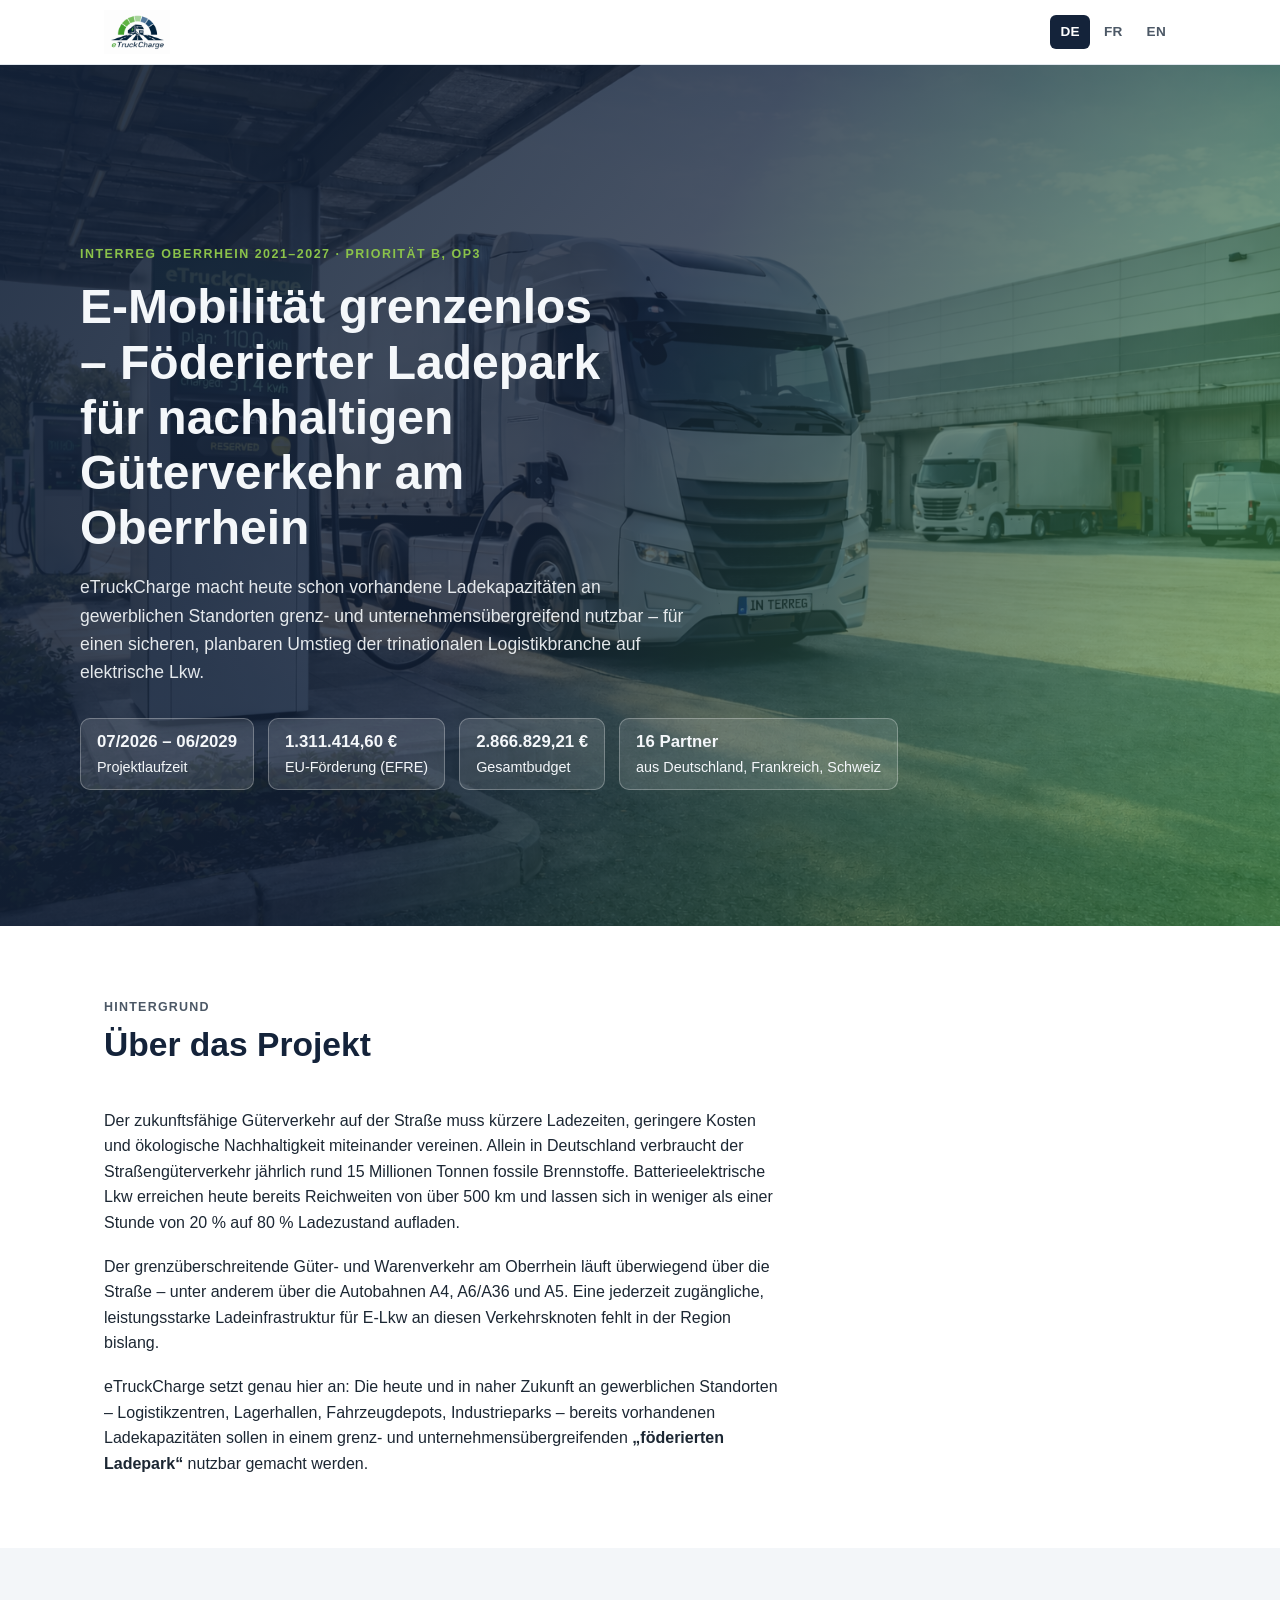
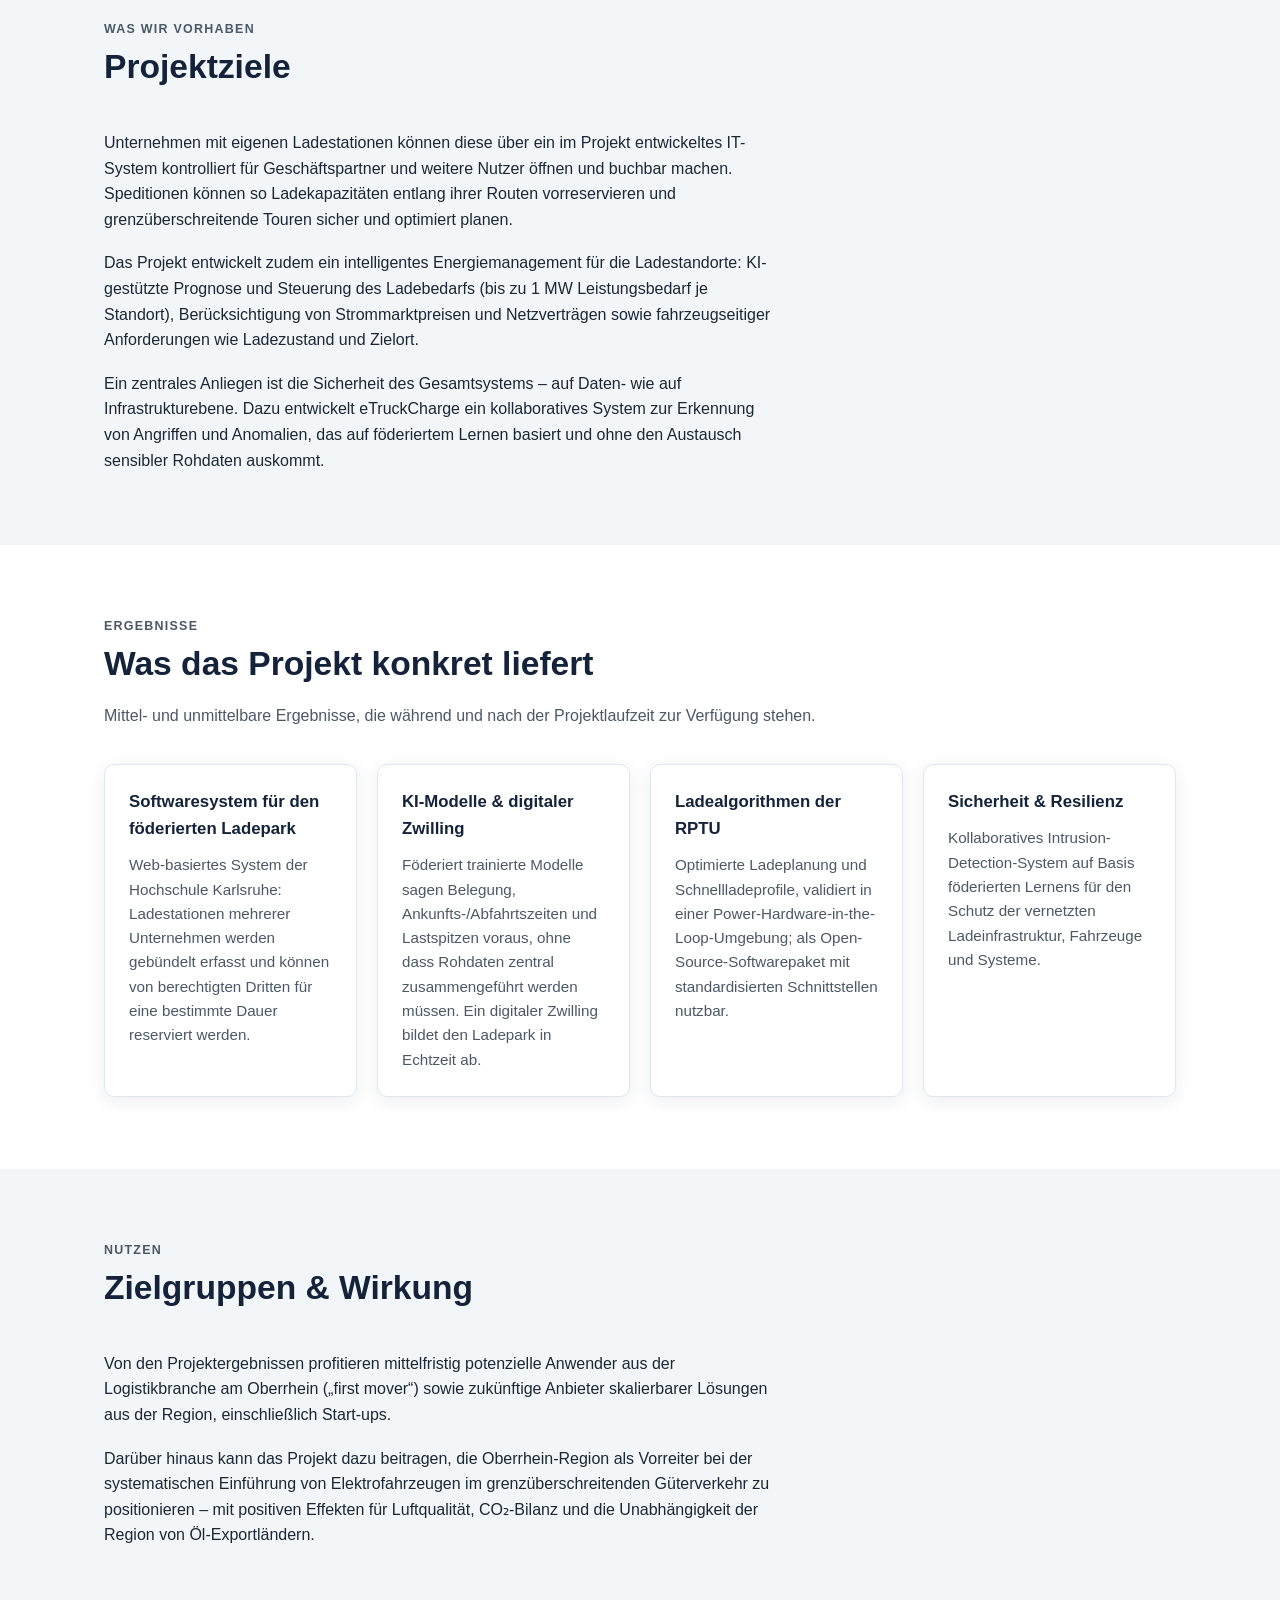
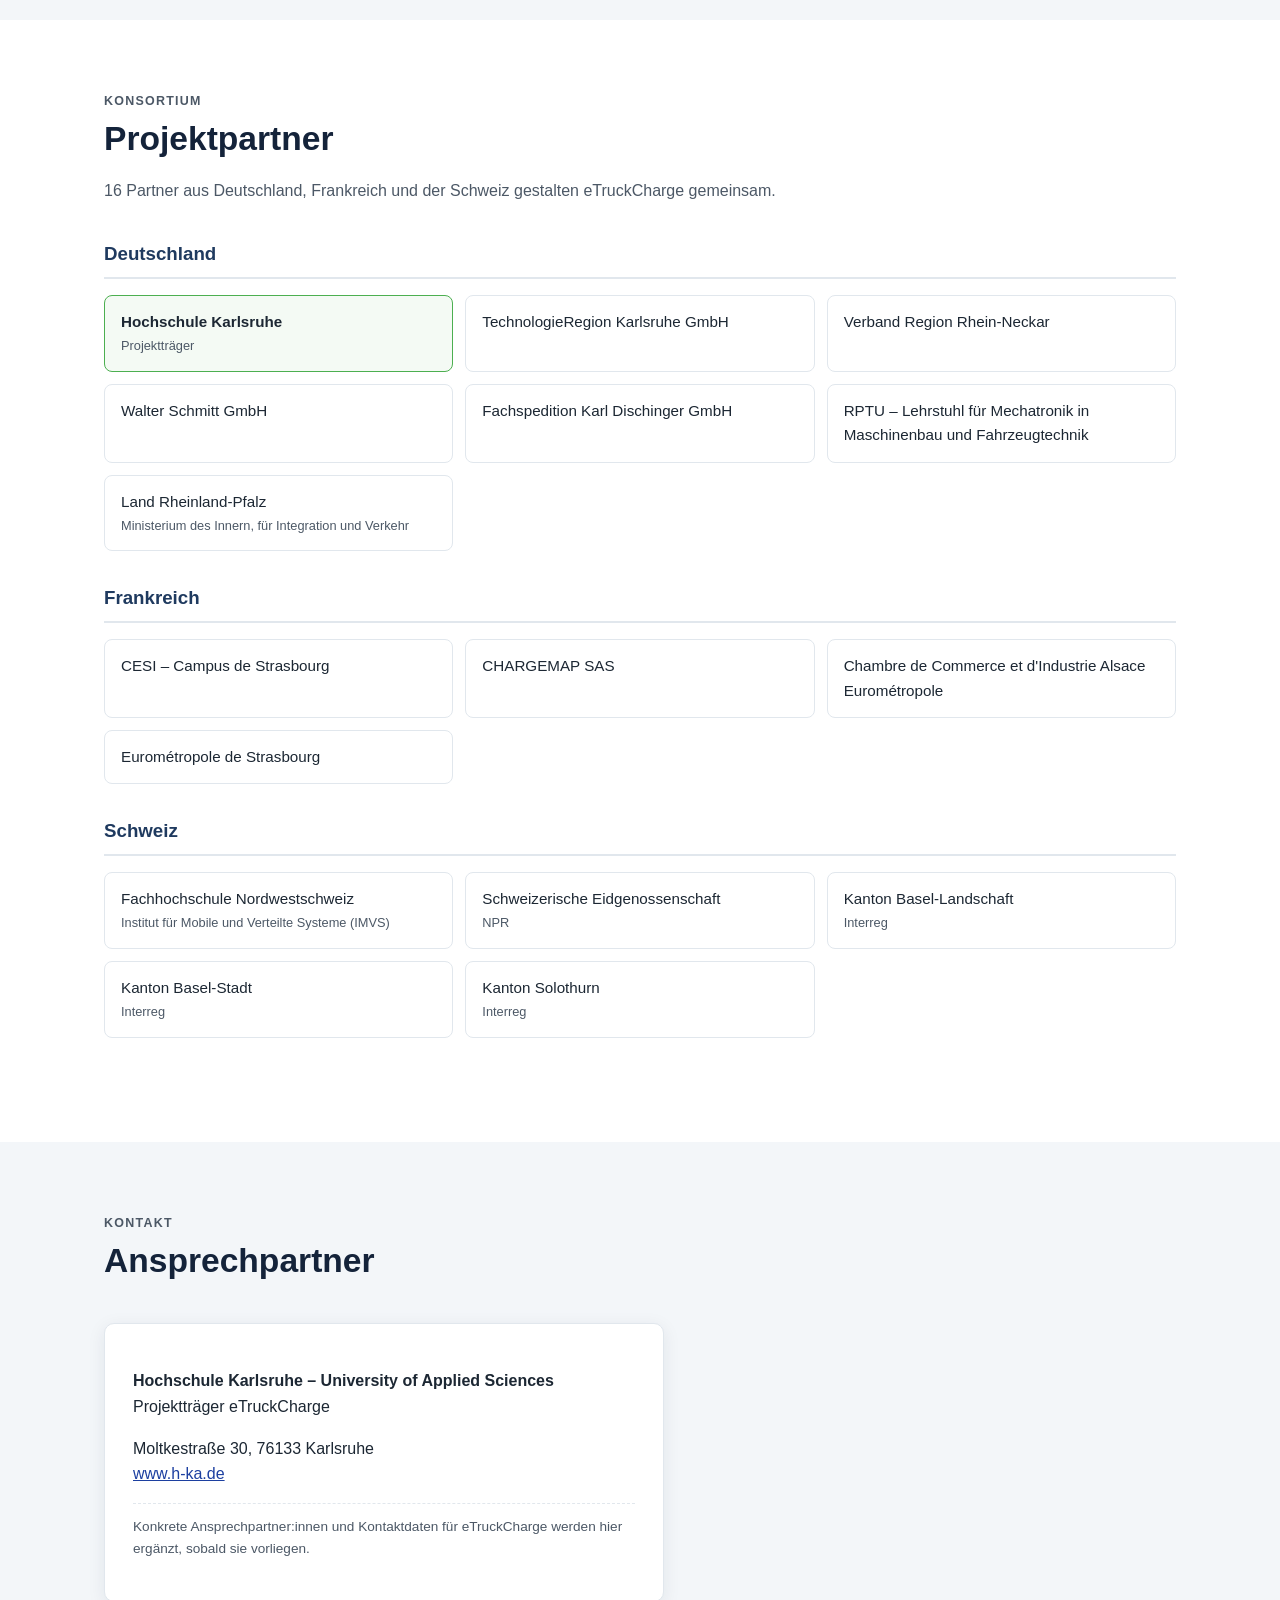
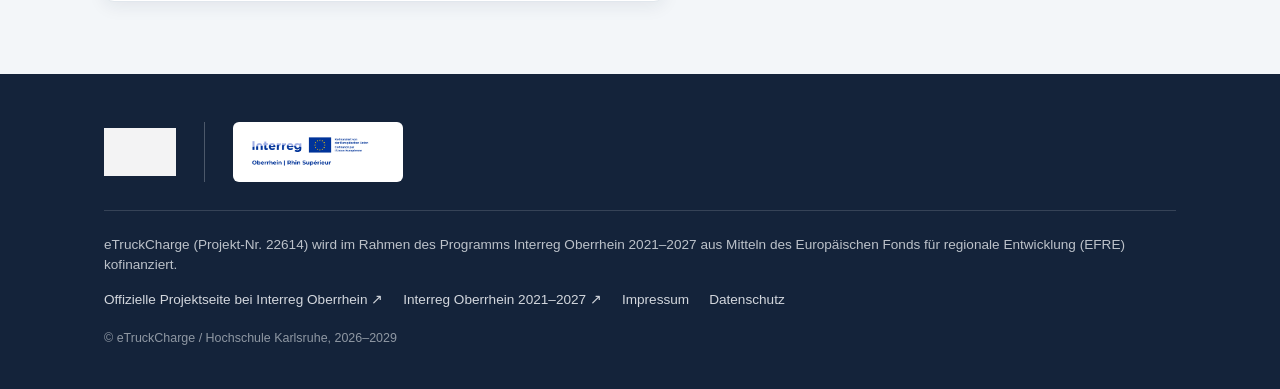
==== de/index.html @ 5d34072f "Add trilingual eTruckCharge project website (DE/FR/EN) Static one-pager per language (de/, fr/, en/)" ====
<!DOCTYPE html>
<html lang="de">
<head>
<meta charset="UTF-8">
<title>eTruckCharge – Föderierter Ladepark für nachhaltigen Güterverkehr am Oberrhein</title>
<meta name="description" content="eTruckCharge ist ein Interreg-Oberrhein-Projekt für einen grenzüberschreitenden, föderierten Ladepark für elektrische Lkw am Oberrhein.">
<meta name="viewport" content="width=device-width, initial-scale=1">
<link rel="stylesheet" href="../assets/css/style.css">
<link rel="alternate" hreflang="de" href="../de/">
<link rel="alternate" hreflang="fr" href="../fr/">
<link rel="alternate" hreflang="en" href="../en/">
</head>
<body>

<header class="site-header">
  <div class="container">
    <a class="brand" href="./">
      <img src="../assets/img/logo/etruckcharge-logo.png" alt="eTruckCharge Logo">
    </a>
    <ul class="lang-switch">
      <li><a href="../de/" aria-current="true">DE</a></li>
      <li><a href="../fr/">FR</a></li>
      <li><a href="../en/">EN</a></li>
    </ul>
  </div>
</header>

<main>
  <section class="hero">
    <div class="hero-media">
      <img src="../assets/img/etruckcharge-hero.png" alt="Ladestation für einen elektrischen Lkw an einem Logistikstandort">
    </div>
    <div class="hero-content container">
      <p class="hero-eyebrow">Interreg Oberrhein 2021–2027 · Priorität B, OP3</p>
      <h1>E-Mobilität grenzenlos – Föderierter Ladepark für nachhaltigen Güterverkehr am Oberrhein</h1>
      <p class="lead">
        eTruckCharge macht heute schon vorhandene Ladekapazitäten an gewerblichen Standorten
        grenz- und unternehmensübergreifend nutzbar – für einen sicheren, planbaren Umstieg der
        trinationalen Logistikbranche auf elektrische Lkw.
      </p>
      <ul class="fact-badges">
        <li><strong>07/2026 – 06/2029</strong>Projektlaufzeit</li>
        <li><strong>1.311.414,60 €</strong>EU-Förderung (EFRE)</li>
        <li><strong>2.866.829,21 €</strong>Gesamtbudget</li>
        <li><strong>16 Partner</strong>aus Deutschland, Frankreich, Schweiz</li>
      </ul>
    </div>
  </section>

  <section id="ueber-das-projekt">
    <div class="container">
      <div class="section-heading">
        <p class="section-kicker">Hintergrund</p>
        <h2>Über das Projekt</h2>
      </div>
      <div class="prose">
        <p>
          Der zukunftsfähige Güterverkehr auf der Straße muss kürzere Ladezeiten, geringere
          Kosten und ökologische Nachhaltigkeit miteinander vereinen. Allein in Deutschland
          verbraucht der Straßengüterverkehr jährlich rund 15 Millionen Tonnen fossile
          Brennstoffe. Batterieelektrische Lkw erreichen heute bereits Reichweiten von über
          500 km und lassen sich in weniger als einer Stunde von 20&nbsp;% auf 80&nbsp;%
          Ladezustand aufladen.
        </p>
        <p>
          Der grenzüberschreitende Güter- und Warenverkehr am Oberrhein läuft überwiegend über
          die Straße – unter anderem über die Autobahnen A4, A6/A36 und A5. Eine jederzeit
          zugängliche, leistungsstarke Ladeinfrastruktur für E-Lkw an diesen Verkehrsknoten
          fehlt in der Region bislang.
        </p>
        <p>
          eTruckCharge setzt genau hier an: Die heute und in naher Zukunft an gewerblichen
          Standorten – Logistikzentren, Lagerhallen, Fahrzeugdepots, Industrieparks – bereits
          vorhandenen Ladekapazitäten sollen in einem grenz- und unternehmensübergreifenden
          <strong>„föderierten Ladepark“</strong> nutzbar gemacht werden.
        </p>
      </div>
    </div>
  </section>

  <section class="alt" id="ziele">
    <div class="container">
      <div class="section-heading">
        <p class="section-kicker">Was wir vorhaben</p>
        <h2>Projektziele</h2>
      </div>
      <div class="prose">
        <p>
          Unternehmen mit eigenen Ladestationen können diese über ein im Projekt entwickeltes
          IT-System kontrolliert für Geschäftspartner und weitere Nutzer öffnen und buchbar
          machen. Speditionen können so Ladekapazitäten entlang ihrer Routen vorreservieren und
          grenzüberschreitende Touren sicher und optimiert planen.
        </p>
        <p>
          Das Projekt entwickelt zudem ein intelligentes Energiemanagement für die
          Ladestandorte: KI-gestützte Prognose und Steuerung des Ladebedarfs (bis zu 1 MW
          Leistungsbedarf je Standort), Berücksichtigung von Strommarktpreisen und
          Netzverträgen sowie fahrzeugseitiger Anforderungen wie Ladezustand und Zielort.
        </p>
        <p>
          Ein zentrales Anliegen ist die Sicherheit des Gesamtsystems – auf Daten- wie auf
          Infrastrukturebene. Dazu entwickelt eTruckCharge ein kollaboratives System zur
          Erkennung von Angriffen und Anomalien, das auf föderiertem Lernen basiert und ohne
          den Austausch sensibler Rohdaten auskommt.
        </p>
      </div>
    </div>
  </section>

  <section id="ergebnisse">
    <div class="container">
      <div class="section-heading">
        <p class="section-kicker">Ergebnisse</p>
        <h2>Was das Projekt konkret liefert</h2>
        <p>
          Mittel- und unmittelbare Ergebnisse, die während und nach der Projektlaufzeit zur
          Verfügung stehen.
        </p>
      </div>
      <div class="card-grid">
        <div class="card">
          <h3>Softwaresystem für den föderierten Ladepark</h3>
          <p>
            Web-basiertes System der Hochschule Karlsruhe: Ladestationen mehrerer Unternehmen
            werden gebündelt erfasst und können von berechtigten Dritten für eine bestimmte
            Dauer reserviert werden.
          </p>
        </div>
        <div class="card">
          <h3>KI-Modelle &amp; digitaler Zwilling</h3>
          <p>
            Föderiert trainierte Modelle sagen Belegung, Ankunfts-/Abfahrtszeiten und
            Lastspitzen voraus, ohne dass Rohdaten zentral zusammengeführt werden müssen. Ein
            digitaler Zwilling bildet den Ladepark in Echtzeit ab.
          </p>
        </div>
        <div class="card">
          <h3>Ladealgorithmen der RPTU</h3>
          <p>
            Optimierte Ladeplanung und Schnellladeprofile, validiert in einer
            Power-Hardware-in-the-Loop-Umgebung; als Open-Source-Softwarepaket mit
            standardisierten Schnittstellen nutzbar.
          </p>
        </div>
        <div class="card">
          <h3>Sicherheit &amp; Resilienz</h3>
          <p>
            Kollaboratives Intrusion-Detection-System auf Basis föderierten Lernens für den
            Schutz der vernetzten Ladeinfrastruktur, Fahrzeuge und Systeme.
          </p>
        </div>
      </div>
    </div>
  </section>

  <section class="alt" id="zielgruppen">
    <div class="container">
      <div class="section-heading">
        <p class="section-kicker">Nutzen</p>
        <h2>Zielgruppen &amp; Wirkung</h2>
      </div>
      <div class="prose">
        <p>
          Von den Projektergebnissen profitieren mittelfristig potenzielle Anwender aus der
          Logistikbranche am Oberrhein („first mover“) sowie zukünftige Anbieter skalierbarer
          Lösungen aus der Region, einschließlich Start-ups.
        </p>
        <p>
          Darüber hinaus kann das Projekt dazu beitragen, die Oberrhein-Region als Vorreiter
          bei der systematischen Einführung von Elektrofahrzeugen im grenzüberschreitenden
          Güterverkehr zu positionieren – mit positiven Effekten für Luftqualität, CO₂-Bilanz
          und die Unabhängigkeit der Region von Öl-Exportländern.
        </p>
      </div>
    </div>
  </section>

  <section id="partner">
    <div class="container">
      <div class="section-heading">
        <p class="section-kicker">Konsortium</p>
        <h2>Projektpartner</h2>
        <p>16 Partner aus Deutschland, Frankreich und der Schweiz gestalten eTruckCharge gemeinsam.</p>
      </div>

      <div class="partner-group">
        <h3>Deutschland</h3>
        <ul class="partner-list">
          <li class="lead-partner">Hochschule Karlsruhe<span class="partner-role">Projektträger</span></li>
          <li>TechnologieRegion Karlsruhe GmbH</li>
          <li>Verband Region Rhein-Neckar</li>
          <li>Walter Schmitt GmbH</li>
          <li>Fachspedition Karl Dischinger GmbH</li>
          <li>RPTU – Lehrstuhl für Mechatronik in Maschinenbau und Fahrzeugtechnik</li>
          <li>Land Rheinland-Pfalz <span class="partner-role">Ministerium des Innern, für Integration und Verkehr</span></li>
        </ul>
      </div>

      <div class="partner-group">
        <h3>Frankreich</h3>
        <ul class="partner-list">
          <li>CESI – Campus de Strasbourg</li>
          <li>CHARGEMAP SAS</li>
          <li>Chambre de Commerce et d'Industrie Alsace Eurométropole</li>
          <li>Eurométropole de Strasbourg</li>
        </ul>
      </div>

      <div class="partner-group">
        <h3>Schweiz</h3>
        <ul class="partner-list">
          <li>Fachhochschule Nordwestschweiz <span class="partner-role">Institut für Mobile und Verteilte Systeme (IMVS)</span></li>
          <li>Schweizerische Eidgenossenschaft <span class="partner-role">NPR</span></li>
          <li>Kanton Basel-Landschaft <span class="partner-role">Interreg</span></li>
          <li>Kanton Basel-Stadt <span class="partner-role">Interreg</span></li>
          <li>Kanton Solothurn <span class="partner-role">Interreg</span></li>
        </ul>
      </div>
    </div>
  </section>

  <section class="alt" id="kontakt">
    <div class="container">
      <div class="section-heading">
        <p class="section-kicker">Kontakt</p>
        <h2>Ansprechpartner</h2>
      </div>
      <div class="contact-box">
        <p><strong>Hochschule Karlsruhe – University of Applied Sciences</strong><br>
        Projektträger eTruckCharge</p>
        <p>Moltkestraße 30, 76133 Karlsruhe<br>
        <a href="https://www.h-ka.de">www.h-ka.de</a></p>
        <p class="placeholder-note">
          Konkrete Ansprechpartner:innen und Kontaktdaten für eTruckCharge werden hier ergänzt,
          sobald sie vorliegen.
        </p>
      </div>
    </div>
  </section>
</main>

<footer class="site-footer">
  <div class="container">
    <div class="footer-cobranding">
      <img class="etc-logo" src="../assets/img/logo/etruckcharge-logo.png" alt="eTruckCharge">
      <span class="divider"></span>
      <img class="interreg-logo" src="../assets/img/interreg/logo-de-first.jpg" alt="Interreg Oberrhein | Rhin Supérieur – Kofinanziert von der Europäischen Union">
    </div>
    <p class="footer-funding-note">
      eTruckCharge (Projekt-Nr. 22614) wird im Rahmen des Programms Interreg Oberrhein
      2021–2027 aus Mitteln des Europäischen Fonds für regionale Entwicklung (EFRE)
      kofinanziert.
    </p>
    <p class="footer-links">
      <a href="https://www.interreg-oberrhein.eu/projet/etruckcharge/" target="_blank" rel="noopener">Offizielle Projektseite bei Interreg Oberrhein ↗</a>
      <a href="https://www.interreg-oberrhein.eu/" target="_blank" rel="noopener">Interreg Oberrhein 2021–2027 ↗</a>
      <a href="#">Impressum</a>
      <a href="#">Datenschutz</a>
    </p>
    <p class="footer-meta">© eTruckCharge / Hochschule Karlsruhe, 2026–2029</p>
  </div>
</footer>

</body>
</html>
---- assets/css/style.css ----
/* eTruckCharge project website — shared stylesheet (DE/FR/EN) */

:root {
  --color-green: #4caf50;
  --color-green-light: #8bc34a;
  --color-navy: #14233a;
  --color-navy-soft: #1f3a5f;
  --color-steel: #5b7a9d;
  --color-interreg-blue: #1c3fa0;
  --color-bg: #ffffff;
  --color-bg-alt: #f3f6f9;
  --color-bg-dark: var(--color-navy);
  --color-text: #1c2733;
  --color-text-light: #4c5866;
  --color-text-inverse: #f4f7fa;
  --color-border: #e1e7ed;
  --max-width: 1120px;
  --radius: 10px;
  --shadow: 0 4px 18px rgba(20, 35, 58, 0.08);
  --font-base: "Segoe UI", "Helvetica Neue", Arial, sans-serif;
}

* {
  box-sizing: border-box;
}

html {
  scroll-behavior: smooth;
}

body {
  margin: 0;
  font-family: var(--font-base);
  color: var(--color-text);
  background: var(--color-bg);
  line-height: 1.6;
}

img {
  max-width: 100%;
  display: block;
}

a {
  color: var(--color-interreg-blue);
}

.container {
  max-width: var(--max-width);
  margin: 0 auto;
  padding: 0 24px;
}

/* Header */

.site-header {
  position: sticky;
  top: 0;
  z-index: 50;
  background: rgba(255, 255, 255, 0.96);
  backdrop-filter: blur(6px);
  border-bottom: 1px solid var(--color-border);
}

.site-header .container {
  display: flex;
  align-items: center;
  justify-content: space-between;
  padding-top: 10px;
  padding-bottom: 10px;
}

.site-header .brand {
  display: flex;
  align-items: center;
  gap: 10px;
  text-decoration: none;
}

.site-header .brand img {
  height: 44px;
  width: auto;
}

.lang-switch {
  display: flex;
  gap: 4px;
  list-style: none;
  margin: 0;
  padding: 0;
}

.lang-switch a {
  display: inline-block;
  padding: 6px 10px;
  border-radius: 6px;
  text-decoration: none;
  font-weight: 600;
  font-size: 0.85rem;
  color: var(--color-text-light);
  letter-spacing: 0.02em;
}

.lang-switch a[aria-current="true"] {
  background: var(--color-navy);
  color: #fff;
}

.lang-switch a:not([aria-current="true"]):hover {
  background: var(--color-bg-alt);
}

/* Hero */

.hero {
  position: relative;
  color: var(--color-text-inverse);
  overflow: hidden;
}

.hero-media {
  position: absolute;
  inset: 0;
  z-index: 0;
}

.hero-media img {
  width: 100%;
  height: 100%;
  object-fit: cover;
}

.hero-media::after {
  content: "";
  position: absolute;
  inset: 0;
  background: linear-gradient(
    120deg,
    rgba(20, 35, 58, 0.92) 0%,
    rgba(20, 35, 58, 0.78) 45%,
    rgba(76, 175, 80, 0.55) 100%
  );
}

.hero-content {
  position: relative;
  z-index: 1;
  padding: 96px 0 64px;
}

.hero-eyebrow {
  display: inline-block;
  text-transform: uppercase;
  letter-spacing: 0.12em;
  font-size: 0.78rem;
  font-weight: 700;
  color: var(--color-green-light);
  margin-bottom: 14px;
}

.hero h1 {
  font-size: clamp(2rem, 4.2vw, 3rem);
  line-height: 1.15;
  margin: 0 0 18px;
  max-width: 20ch;
}

.hero p.lead {
  font-size: 1.1rem;
  max-width: 62ch;
  color: rgba(244, 247, 250, 0.92);
  margin: 0 0 32px;
}

.fact-badges {
  display: flex;
  flex-wrap: wrap;
  gap: 14px;
  list-style: none;
  padding: 0;
  margin: 0;
}

.fact-badges li {
  background: rgba(255, 255, 255, 0.12);
  border: 1px solid rgba(255, 255, 255, 0.28);
  border-radius: var(--radius);
  padding: 10px 16px;
  font-size: 0.9rem;
}

.fact-badges strong {
  display: block;
  font-size: 1.05rem;
}

/* Sections */

section {
  padding: 72px 0;
}

section.alt {
  background: var(--color-bg-alt);
}

.section-heading {
  max-width: 760px;
  margin: 0 0 36px;
}

.section-kicker {
  text-transform: uppercase;
  letter-spacing: 0.1em;
  font-size: 0.78rem;
  font-weight: 700;
  color: var(--color-green);
  margin: 0 0 8px;
}

.section-heading h2 {
  font-size: clamp(1.6rem, 3vw, 2.1rem);
  margin: 0 0 12px;
  color: var(--color-navy);
}

.section-heading p {
  color: var(--color-text-light);
  margin: 0;
}

.prose p {
  max-width: 76ch;
  margin: 0 0 18px;
}

.prose p:last-child {
  margin-bottom: 0;
}

/* Results / target group cards */

.card-grid {
  display: grid;
  grid-template-columns: repeat(auto-fit, minmax(240px, 1fr));
  gap: 20px;
  margin-top: 8px;
}

.card {
  background: #fff;
  border: 1px solid var(--color-border);
  border-radius: var(--radius);
  padding: 24px;
  box-shadow: var(--shadow);
}

.card h3 {
  margin: 0 0 10px;
  font-size: 1.05rem;
  color: var(--color-navy);
}

.card p {
  margin: 0;
  color: var(--color-text-light);
  font-size: 0.95rem;
}

/* Partners */

.partner-group {
  margin-bottom: 32px;
}

.partner-group h3 {
  color: var(--color-navy-soft);
  border-bottom: 2px solid var(--color-border);
  padding-bottom: 8px;
  margin-bottom: 16px;
}

.partner-list {
  list-style: none;
  margin: 0;
  padding: 0;
  display: grid;
  grid-template-columns: repeat(auto-fit, minmax(260px, 1fr));
  gap: 12px;
}

.partner-list li {
  background: #fff;
  border: 1px solid var(--color-border);
  border-radius: 8px;
  padding: 14px 16px;
  font-size: 0.95rem;
}

.partner-list li.lead-partner {
  border-color: var(--color-green);
  background: #f4faf4;
  font-weight: 600;
}

.partner-role {
  display: block;
  font-weight: 400;
  font-size: 0.8rem;
  color: var(--color-text-light);
  margin-top: 2px;
}

/* Contact */

.contact-box {
  background: #fff;
  border: 1px solid var(--color-border);
  border-radius: var(--radius);
  padding: 28px;
  box-shadow: var(--shadow);
  max-width: 560px;
}

.contact-box .placeholder-note {
  font-size: 0.85rem;
  color: var(--color-text-light);
  border-top: 1px dashed var(--color-border);
  margin-top: 16px;
  padding-top: 12px;
}

/* Footer */

.site-footer {
  background: var(--color-navy);
  color: rgba(244, 247, 250, 0.85);
  padding: 48px 0 28px;
}

.footer-cobranding {
  display: flex;
  flex-wrap: wrap;
  align-items: center;
  gap: 28px;
  padding-bottom: 28px;
  margin-bottom: 24px;
  border-bottom: 1px solid rgba(244, 247, 250, 0.15);
}

.footer-cobranding img.etc-logo {
  height: 48px;
  width: auto;
  filter: brightness(0) invert(1);
  opacity: 0.95;
}

.footer-cobranding .divider {
  width: 1px;
  align-self: stretch;
  background: rgba(244, 247, 250, 0.25);
}

.footer-cobranding img.interreg-logo {
  height: 60px;
  width: auto;
  background: #fff;
  padding: 8px 12px;
  border-radius: 6px;
}

.footer-funding-note {
  font-size: 0.85rem;
  line-height: 1.5;
  color: rgba(244, 247, 250, 0.75);
}

.footer-links {
  display: flex;
  flex-wrap: wrap;
  gap: 8px 20px;
  font-size: 0.85rem;
  margin-bottom: 18px;
}

.footer-links a {
  color: rgba(244, 247, 250, 0.85);
  text-decoration: none;
}

.footer-links a:hover {
  text-decoration: underline;
}

.footer-meta {
  font-size: 0.78rem;
  color: rgba(244, 247, 250, 0.55);
}

@media (max-width: 640px) {
  .hero-content {
    padding: 76px 0 48px;
  }

  section {
    padding: 52px 0;
  }

  .footer-cobranding {
    flex-direction: column;
    align-items: flex-start;
  }

  .footer-cobranding .divider {
    display: none;
  }
}
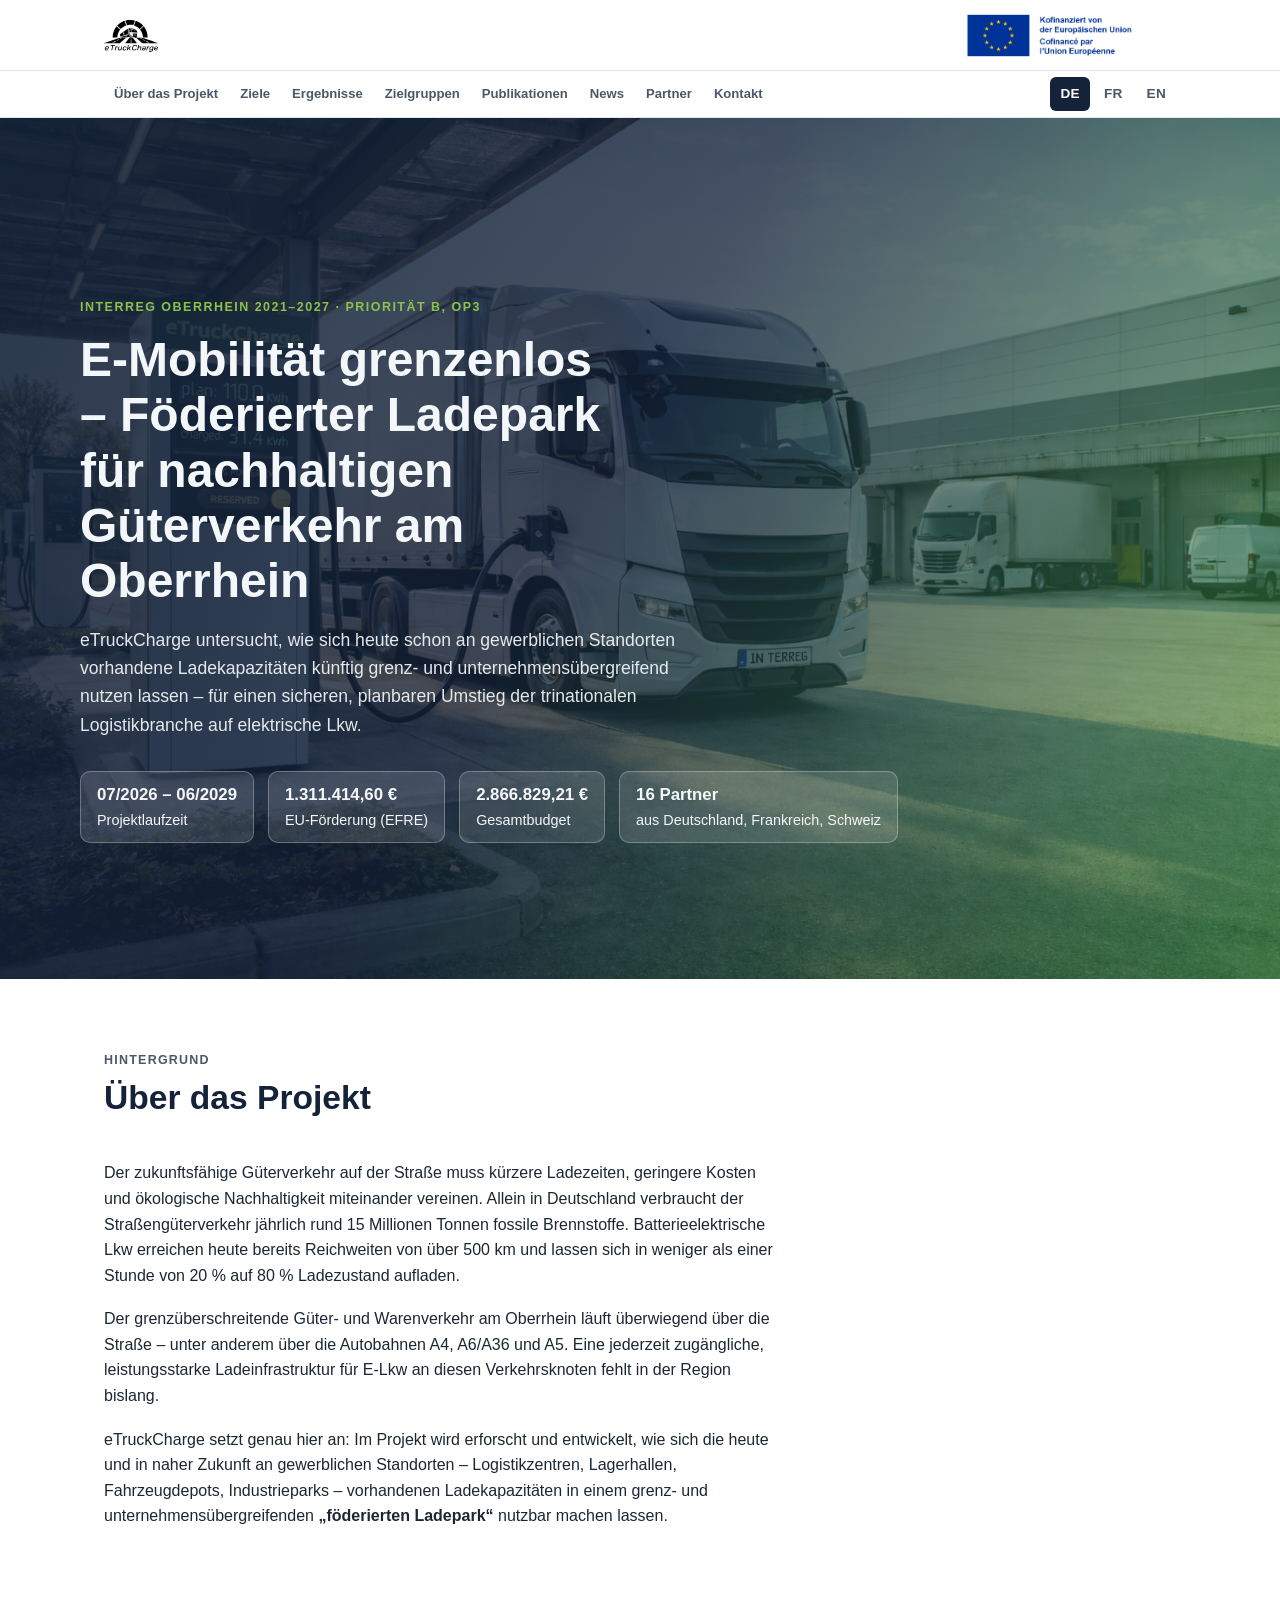
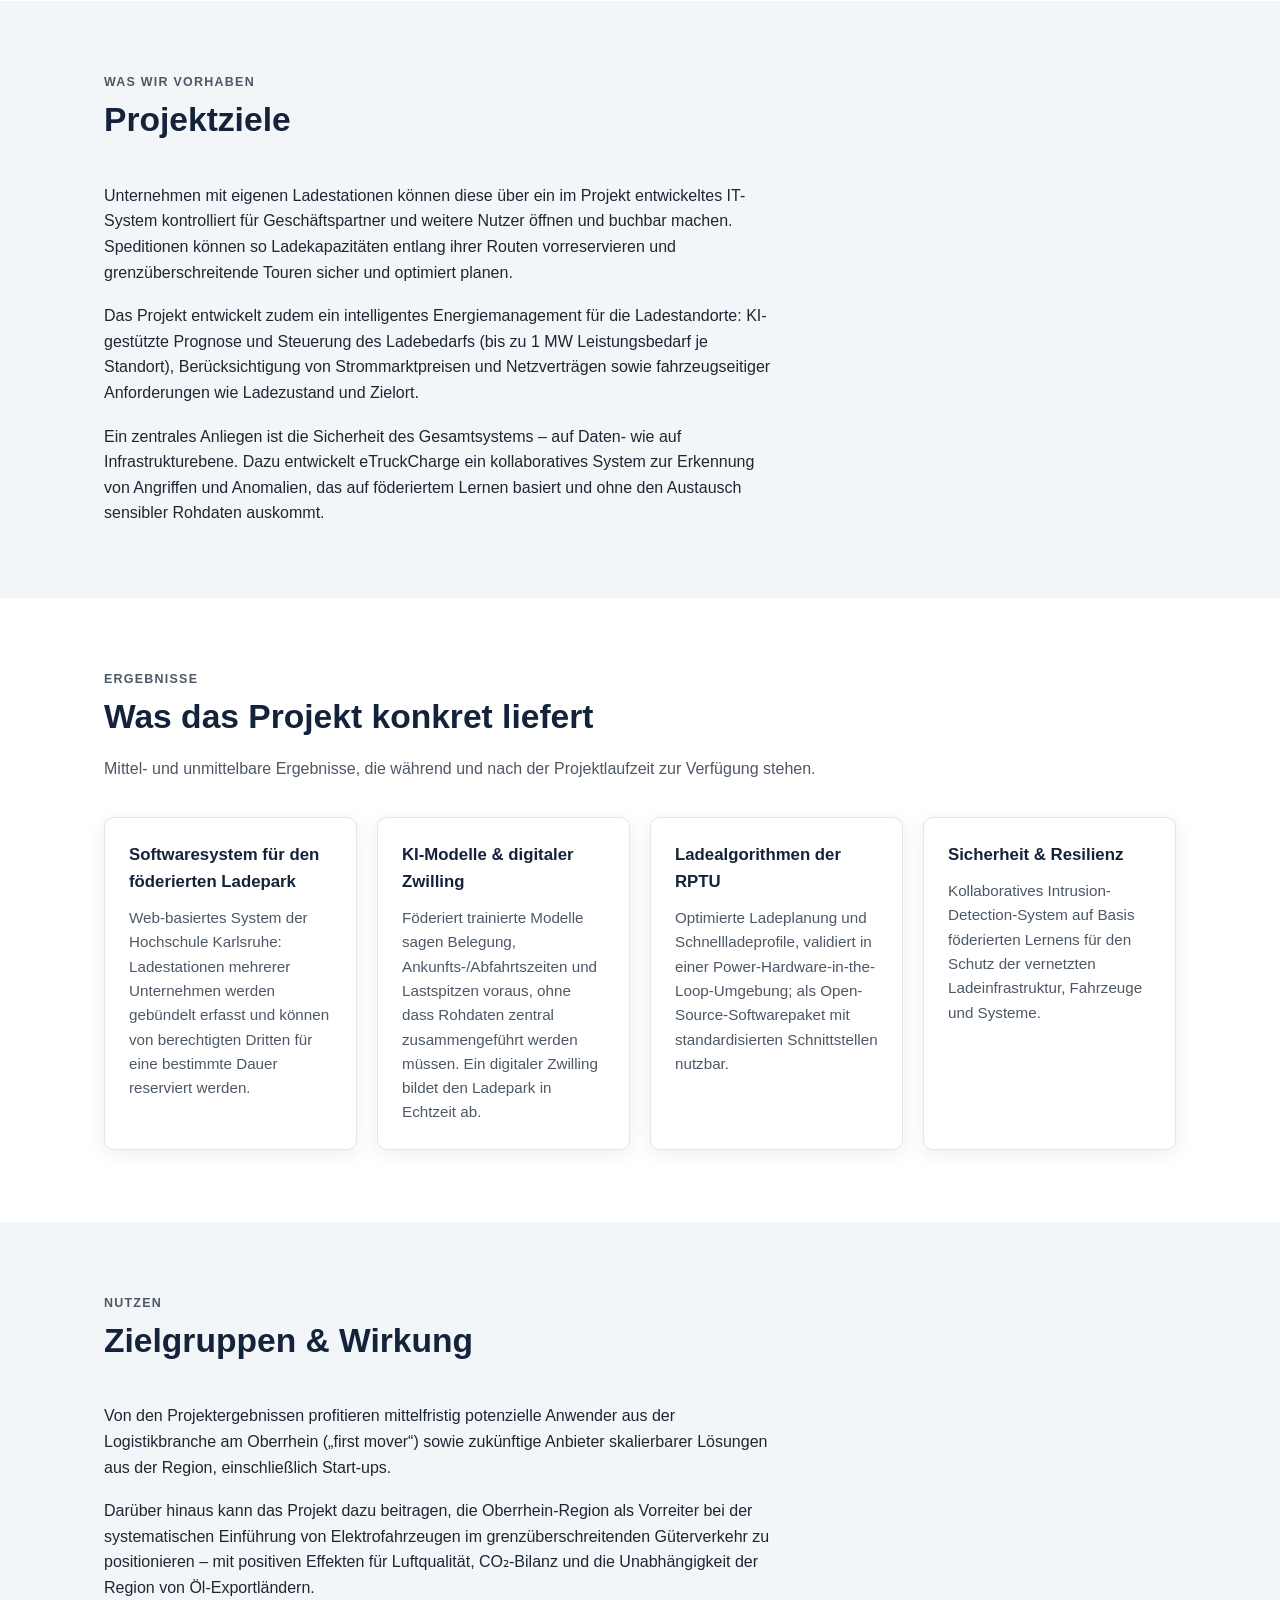
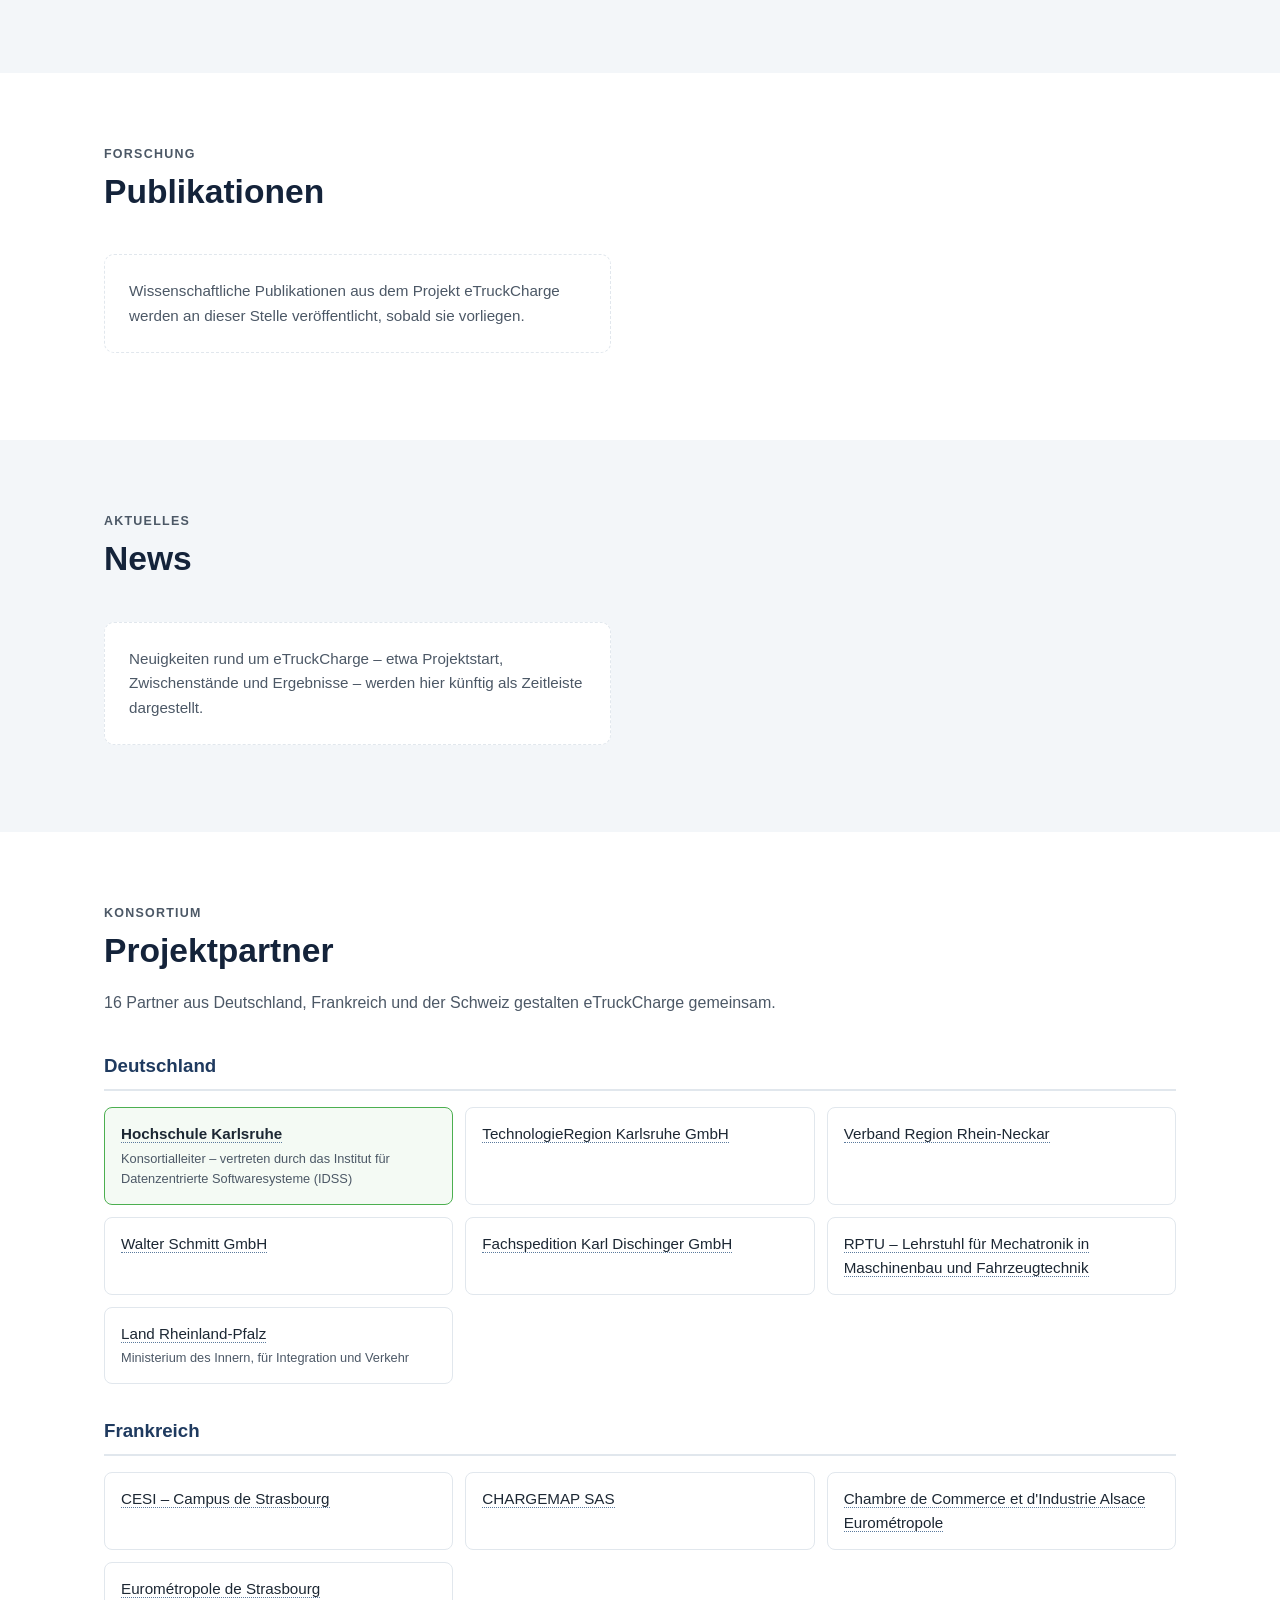
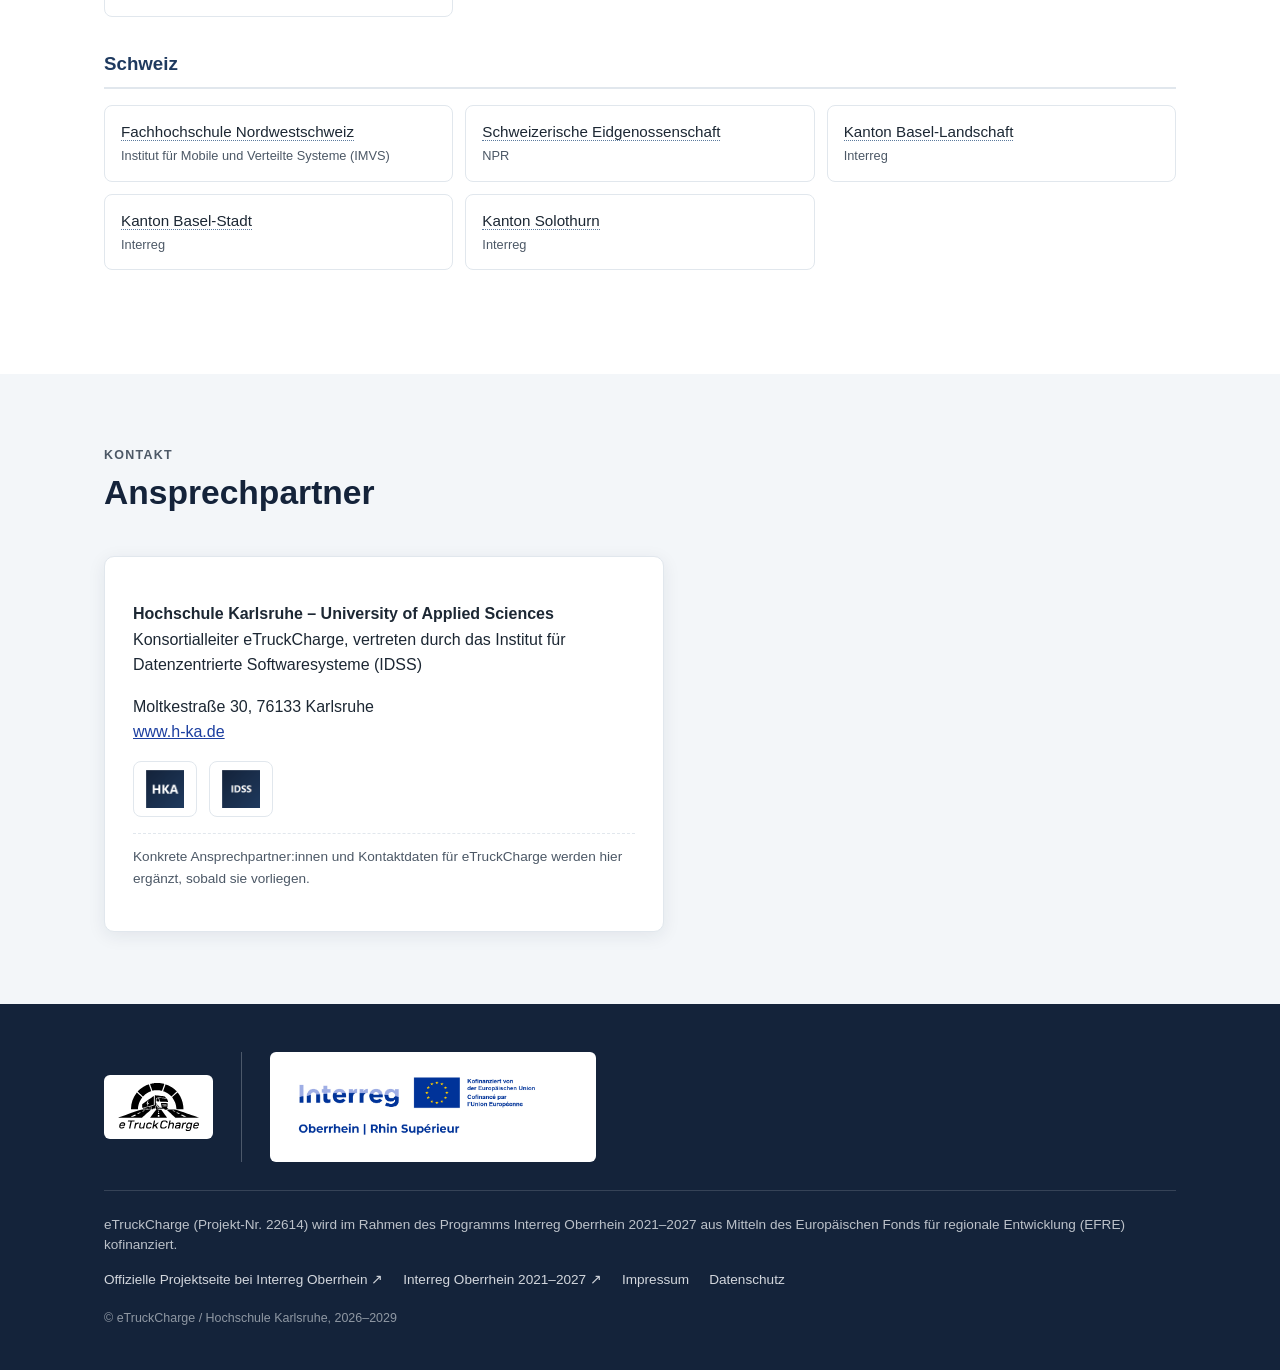
==== commit 7ef1433e: "Correct project framing, add nav, partner logos, and fix EU visibility rules - Fix hero and about-se" ====
--- a/de/index.html
+++ b/de/index.html
@@ -13,15 +13,34 @@
 <body>
 
 <header class="site-header">
-  <div class="container">
-    <a class="brand" href="./">
-      <img src="../assets/img/logo/etruckcharge-logo.png" alt="eTruckCharge Logo">
-    </a>
-    <ul class="lang-switch">
-      <li><a href="../de/" aria-current="true">DE</a></li>
-      <li><a href="../fr/">FR</a></li>
-      <li><a href="../en/">EN</a></li>
-    </ul>
+  <div class="header-top">
+    <div class="container">
+      <a class="brand" href="./">
+        <img src="../assets/img/logo/etruckcharge-logo.svg" alt="eTruckCharge Logo">
+      </a>
+      <span class="eu-emblem">
+        <img src="../assets/img/interreg/eu-emblem-de.png" alt="Kofinanziert von der Europäischen Union – Interreg Oberrhein">
+      </span>
+    </div>
+  </div>
+  <div class="header-bottom">
+    <div class="container">
+      <ul class="site-nav">
+        <li><a href="#ueber-das-projekt">Über das Projekt</a></li>
+        <li><a href="#ziele">Ziele</a></li>
+        <li><a href="#ergebnisse">Ergebnisse</a></li>
+        <li><a href="#zielgruppen">Zielgruppen</a></li>
+        <li><a href="#publikationen">Publikationen</a></li>
+        <li><a href="#news">News</a></li>
+        <li><a href="#partner">Partner</a></li>
+        <li><a href="#kontakt">Kontakt</a></li>
+      </ul>
+      <ul class="lang-switch">
+        <li><a href="../de/" aria-current="true">DE</a></li>
+        <li><a href="../fr/">FR</a></li>
+        <li><a href="../en/">EN</a></li>
+      </ul>
+    </div>
   </div>
 </header>
 
@@ -34,9 +53,9 @@
       <p class="hero-eyebrow">Interreg Oberrhein 2021–2027 · Priorität B, OP3</p>
       <h1>E-Mobilität grenzenlos – Föderierter Ladepark für nachhaltigen Güterverkehr am Oberrhein</h1>
       <p class="lead">
-        eTruckCharge macht heute schon vorhandene Ladekapazitäten an gewerblichen Standorten
-        grenz- und unternehmensübergreifend nutzbar – für einen sicheren, planbaren Umstieg der
-        trinationalen Logistikbranche auf elektrische Lkw.
+        eTruckCharge untersucht, wie sich heute schon an gewerblichen Standorten vorhandene
+        Ladekapazitäten künftig grenz- und unternehmensübergreifend nutzen lassen – für einen
+        sicheren, planbaren Umstieg der trinationalen Logistikbranche auf elektrische Lkw.
       </p>
       <ul class="fact-badges">
         <li><strong>07/2026 – 06/2029</strong>Projektlaufzeit</li>
@@ -69,10 +88,11 @@
           fehlt in der Region bislang.
         </p>
         <p>
-          eTruckCharge setzt genau hier an: Die heute und in naher Zukunft an gewerblichen
-          Standorten – Logistikzentren, Lagerhallen, Fahrzeugdepots, Industrieparks – bereits
-          vorhandenen Ladekapazitäten sollen in einem grenz- und unternehmensübergreifenden
-          <strong>„föderierten Ladepark“</strong> nutzbar gemacht werden.
+          eTruckCharge setzt genau hier an: Im Projekt wird erforscht und entwickelt, wie sich
+          die heute und in naher Zukunft an gewerblichen Standorten – Logistikzentren,
+          Lagerhallen, Fahrzeugdepots, Industrieparks – vorhandenen Ladekapazitäten in einem
+          grenz- und unternehmensübergreifenden <strong>„föderierten Ladepark“</strong> nutzbar
+          machen lassen.
         </p>
       </div>
     </div>
@@ -175,6 +195,32 @@
     </div>
   </section>
 
+  <section id="publikationen">
+    <div class="container">
+      <div class="section-heading">
+        <p class="section-kicker">Forschung</p>
+        <h2>Publikationen</h2>
+      </div>
+      <p class="coming-soon">
+        Wissenschaftliche Publikationen aus dem Projekt eTruckCharge werden an dieser Stelle
+        veröffentlicht, sobald sie vorliegen.
+      </p>
+    </div>
+  </section>
+
+  <section class="alt" id="news">
+    <div class="container">
+      <div class="section-heading">
+        <p class="section-kicker">Aktuelles</p>
+        <h2>News</h2>
+      </div>
+      <p class="coming-soon">
+        Neuigkeiten rund um eTruckCharge – etwa Projektstart, Zwischenstände und Ergebnisse –
+        werden hier künftig als Zeitleiste dargestellt.
+      </p>
+    </div>
+  </section>
+
   <section id="partner">
     <div class="container">
       <div class="section-heading">
@@ -186,34 +232,89 @@
       <div class="partner-group">
         <h3>Deutschland</h3>
         <ul class="partner-list">
-          <li class="lead-partner">Hochschule Karlsruhe<span class="partner-role">Projektträger</span></li>
-          <li>TechnologieRegion Karlsruhe GmbH</li>
-          <li>Verband Region Rhein-Neckar</li>
-          <li>Walter Schmitt GmbH</li>
-          <li>Fachspedition Karl Dischinger GmbH</li>
-          <li>RPTU – Lehrstuhl für Mechatronik in Maschinenbau und Fahrzeugtechnik</li>
-          <li>Land Rheinland-Pfalz <span class="partner-role">Ministerium des Innern, für Integration und Verkehr</span></li>
+          <li class="lead-partner">
+            <span class="partner-name" tabindex="0">Hochschule Karlsruhe</span>
+            <span class="partner-role">Konsortialleiter – vertreten durch das Institut für Datenzentrierte Softwaresysteme (IDSS)</span>
+            <span class="partner-logo-preview"><img src="../assets/img/partners/hka.png" alt="Logo Hochschule Karlsruhe"></span>
+          </li>
+          <li>
+            <span class="partner-name" tabindex="0">TechnologieRegion Karlsruhe GmbH</span>
+            <span class="partner-logo-preview"><img src="../assets/img/partners/trk.png" alt="Logo TechnologieRegion Karlsruhe GmbH"></span>
+          </li>
+          <li>
+            <span class="partner-name" tabindex="0">Verband Region Rhein-Neckar</span>
+            <span class="partner-logo-preview"><img src="../assets/img/partners/vrrn.png" alt="Logo Verband Region Rhein-Neckar"></span>
+          </li>
+          <li>
+            <span class="partner-name" tabindex="0">Walter Schmitt GmbH</span>
+            <span class="partner-logo-preview"><img src="../assets/img/partners/schmitt.png" alt="Logo Walter Schmitt GmbH"></span>
+          </li>
+          <li>
+            <span class="partner-name" tabindex="0">Fachspedition Karl Dischinger GmbH</span>
+            <span class="partner-logo-preview"><img src="../assets/img/partners/dischinger.png" alt="Logo Fachspedition Karl Dischinger GmbH"></span>
+          </li>
+          <li>
+            <span class="partner-name" tabindex="0">RPTU – Lehrstuhl für Mechatronik in Maschinenbau und Fahrzeugtechnik</span>
+            <span class="partner-logo-preview"><img src="../assets/img/partners/rptu.png" alt="Logo RPTU"></span>
+          </li>
+          <li>
+            <span class="partner-name" tabindex="0">Land Rheinland-Pfalz</span>
+            <span class="partner-role">Ministerium des Innern, für Integration und Verkehr</span>
+            <span class="partner-logo-preview"><img src="../assets/img/partners/rlp.png" alt="Logo Land Rheinland-Pfalz"></span>
+          </li>
         </ul>
       </div>
 
       <div class="partner-group">
         <h3>Frankreich</h3>
         <ul class="partner-list">
-          <li>CESI – Campus de Strasbourg</li>
-          <li>CHARGEMAP SAS</li>
-          <li>Chambre de Commerce et d'Industrie Alsace Eurométropole</li>
-          <li>Eurométropole de Strasbourg</li>
+          <li>
+            <span class="partner-name" tabindex="0">CESI – Campus de Strasbourg</span>
+            <span class="partner-logo-preview"><img src="../assets/img/partners/cesi.png" alt="Logo CESI"></span>
+          </li>
+          <li>
+            <span class="partner-name" tabindex="0">CHARGEMAP SAS</span>
+            <span class="partner-logo-preview"><img src="../assets/img/partners/chargemap.png" alt="Logo CHARGEMAP SAS"></span>
+          </li>
+          <li>
+            <span class="partner-name" tabindex="0">Chambre de Commerce et d'Industrie Alsace Eurométropole</span>
+            <span class="partner-logo-preview"><img src="../assets/img/partners/cci-alsace.png" alt="Logo CCI Alsace Eurométropole"></span>
+          </li>
+          <li>
+            <span class="partner-name" tabindex="0">Eurométropole de Strasbourg</span>
+            <span class="partner-logo-preview"><img src="../assets/img/partners/strasbourg.png" alt="Logo Eurométropole de Strasbourg"></span>
+          </li>
         </ul>
       </div>
 
       <div class="partner-group">
         <h3>Schweiz</h3>
         <ul class="partner-list">
-          <li>Fachhochschule Nordwestschweiz <span class="partner-role">Institut für Mobile und Verteilte Systeme (IMVS)</span></li>
-          <li>Schweizerische Eidgenossenschaft <span class="partner-role">NPR</span></li>
-          <li>Kanton Basel-Landschaft <span class="partner-role">Interreg</span></li>
-          <li>Kanton Basel-Stadt <span class="partner-role">Interreg</span></li>
-          <li>Kanton Solothurn <span class="partner-role">Interreg</span></li>
+          <li>
+            <span class="partner-name" tabindex="0">Fachhochschule Nordwestschweiz</span>
+            <span class="partner-role">Institut für Mobile und Verteilte Systeme (IMVS)</span>
+            <span class="partner-logo-preview"><img src="../assets/img/partners/fhnw.png" alt="Logo Fachhochschule Nordwestschweiz"></span>
+          </li>
+          <li>
+            <span class="partner-name" tabindex="0">Schweizerische Eidgenossenschaft</span>
+            <span class="partner-role">NPR</span>
+            <span class="partner-logo-preview"><img src="../assets/img/partners/ch-npr.png" alt="Logo Schweizerische Eidgenossenschaft"></span>
+          </li>
+          <li>
+            <span class="partner-name" tabindex="0">Kanton Basel-Landschaft</span>
+            <span class="partner-role">Interreg</span>
+            <span class="partner-logo-preview"><img src="../assets/img/partners/basel-landschaft.png" alt="Logo Kanton Basel-Landschaft"></span>
+          </li>
+          <li>
+            <span class="partner-name" tabindex="0">Kanton Basel-Stadt</span>
+            <span class="partner-role">Interreg</span>
+            <span class="partner-logo-preview"><img src="../assets/img/partners/basel-stadt.png" alt="Logo Kanton Basel-Stadt"></span>
+          </li>
+          <li>
+            <span class="partner-name" tabindex="0">Kanton Solothurn</span>
+            <span class="partner-role">Interreg</span>
+            <span class="partner-logo-preview"><img src="../assets/img/partners/solothurn.png" alt="Logo Kanton Solothurn"></span>
+          </li>
         </ul>
       </div>
     </div>
@@ -227,9 +328,14 @@
       </div>
       <div class="contact-box">
         <p><strong>Hochschule Karlsruhe – University of Applied Sciences</strong><br>
-        Projektträger eTruckCharge</p>
+        Konsortialleiter eTruckCharge, vertreten durch das Institut für Datenzentrierte
+        Softwaresysteme (IDSS)</p>
         <p>Moltkestraße 30, 76133 Karlsruhe<br>
         <a href="https://www.h-ka.de">www.h-ka.de</a></p>
+        <div class="hka-logos">
+          <img src="../assets/img/partners/hka.png" alt="Logo Hochschule Karlsruhe">
+          <img src="../assets/img/partners/idss.png" alt="Logo Institut für Datenzentrierte Softwaresysteme (IDSS)">
+        </div>
         <p class="placeholder-note">
           Konkrete Ansprechpartner:innen und Kontaktdaten für eTruckCharge werden hier ergänzt,
           sobald sie vorliegen.
@@ -242,7 +348,7 @@
 <footer class="site-footer">
   <div class="container">
     <div class="footer-cobranding">
-      <img class="etc-logo" src="../assets/img/logo/etruckcharge-logo.png" alt="eTruckCharge">
+      <img class="etc-logo" src="../assets/img/logo/etruckcharge-logo.svg" alt="eTruckCharge">
       <span class="divider"></span>
       <img class="interreg-logo" src="../assets/img/interreg/logo-de-first.jpg" alt="Interreg Oberrhein | Rhin Supérieur – Kofinanziert von der Europäischen Union">
     </div>
--- a/assets/css/style.css
+++ b/assets/css/style.css
@@ -57,17 +57,18 @@
   position: sticky;
   top: 0;
   z-index: 50;
-  background: rgba(255, 255, 255, 0.96);
+  background: rgba(255, 255, 255, 0.97);
   backdrop-filter: blur(6px);
   border-bottom: 1px solid var(--color-border);
 }
 
-.site-header .container {
+.header-top .container {
   display: flex;
   align-items: center;
   justify-content: space-between;
+  gap: 20px;
   padding-top: 10px;
-  padding-bottom: 10px;
+  padding-bottom: 8px;
 }
 
 .site-header .brand {
@@ -75,15 +76,73 @@
   align-items: center;
   gap: 10px;
   text-decoration: none;
-}
-
+  flex-shrink: 0;
+}
+
+/* eTruckCharge's own logo stays visibly smaller than the EU emblem on the
+   right, per Interreg/EU funding-visibility rules on relative logo size. */
 .site-header .brand img {
-  height: 44px;
-  width: auto;
+  height: 32px;
+  width: auto;
+}
+
+.header-top .eu-emblem {
+  flex-shrink: 0;
+}
+
+.header-top .eu-emblem img {
+  height: 52px;
+  width: auto;
+  display: block;
+}
+
+.header-bottom {
+  border-top: 1px solid var(--color-border);
+}
+
+.header-bottom .container {
+  display: flex;
+  align-items: center;
+  justify-content: space-between;
+  gap: 16px;
+  padding-top: 6px;
+  padding-bottom: 6px;
+}
+
+.site-nav {
+  display: flex;
+  flex-wrap: nowrap;
+  overflow-x: auto;
+  gap: 2px;
+  list-style: none;
+  margin: 0;
+  padding: 0;
+  scrollbar-width: none;
+}
+
+.site-nav::-webkit-scrollbar {
+  display: none;
+}
+
+.site-nav a {
+  display: inline-block;
+  white-space: nowrap;
+  padding: 6px 10px;
+  border-radius: 6px;
+  text-decoration: none;
+  font-size: 0.82rem;
+  font-weight: 600;
+  color: var(--color-text-light);
+}
+
+.site-nav a:hover {
+  background: var(--color-bg-alt);
+  color: var(--color-navy);
 }
 
 .lang-switch {
   display: flex;
+  flex-shrink: 0;
   gap: 4px;
   list-style: none;
   margin: 0;
@@ -290,6 +349,7 @@
 }
 
 .partner-list li {
+  position: relative;
   background: #fff;
   border: 1px solid var(--color-border);
   border-radius: 8px;
@@ -309,6 +369,78 @@
   font-size: 0.8rem;
   color: var(--color-text-light);
   margin-top: 2px;
+}
+
+/* Partner name reveals its logo on hover/focus (keyboard-accessible via
+   tabindex on .partner-name and :focus-within on the list item). */
+.partner-name {
+  border-bottom: 1px dotted var(--color-steel);
+  cursor: default;
+}
+
+.partner-name:focus-visible {
+  outline: 2px solid var(--color-interreg-blue);
+  outline-offset: 2px;
+}
+
+.partner-logo-preview {
+  position: absolute;
+  left: 14px;
+  bottom: calc(100% + 8px);
+  z-index: 10;
+  display: flex;
+  align-items: center;
+  background: #fff;
+  border: 1px solid var(--color-border);
+  border-radius: 8px;
+  box-shadow: var(--shadow);
+  padding: 10px 12px;
+  opacity: 0;
+  visibility: hidden;
+  transform: translateY(6px);
+  transition: opacity 0.15s ease, transform 0.15s ease;
+  pointer-events: none;
+}
+
+.partner-list li:hover .partner-logo-preview,
+.partner-list li:focus-within .partner-logo-preview {
+  opacity: 1;
+  visibility: visible;
+  transform: translateY(0);
+}
+
+.partner-logo-preview img {
+  height: 44px;
+  width: auto;
+  max-width: 160px;
+}
+
+.hka-logos {
+  display: flex;
+  flex-wrap: wrap;
+  gap: 12px;
+  margin: 16px 0 0;
+}
+
+.hka-logos img {
+  height: 56px;
+  width: auto;
+  border: 1px solid var(--color-border);
+  border-radius: 8px;
+  padding: 8px 12px;
+  background: #fff;
+}
+
+/* Publications / news (placeholder until content is available) */
+
+.coming-soon {
+  background: #fff;
+  border: 1px dashed var(--color-border);
+  border-radius: var(--radius);
+  padding: 24px;
+  color: var(--color-text-light);
+  font-size: 0.95rem;
+  max-width: 60ch;
 }
 
 /* Contact */
@@ -349,10 +481,11 @@
 }
 
 .footer-cobranding img.etc-logo {
-  height: 48px;
-  width: auto;
-  filter: brightness(0) invert(1);
-  opacity: 0.95;
+  height: 64px;
+  width: auto;
+  background: #fff;
+  padding: 8px 14px;
+  border-radius: 6px;
 }
 
 .footer-cobranding .divider {
@@ -362,10 +495,18 @@
 }
 
 .footer-cobranding img.interreg-logo {
-  height: 60px;
-  width: auto;
-  background: #fff;
-  padding: 8px 12px;
+  height: 110px;
+  width: auto;
+  background: #fff;
+  padding: 10px 14px;
+  border-radius: 6px;
+}
+
+.footer-cobranding img.partner-lead-logo {
+  height: 64px;
+  width: auto;
+  background: #fff;
+  padding: 8px 14px;
   border-radius: 6px;
 }
 
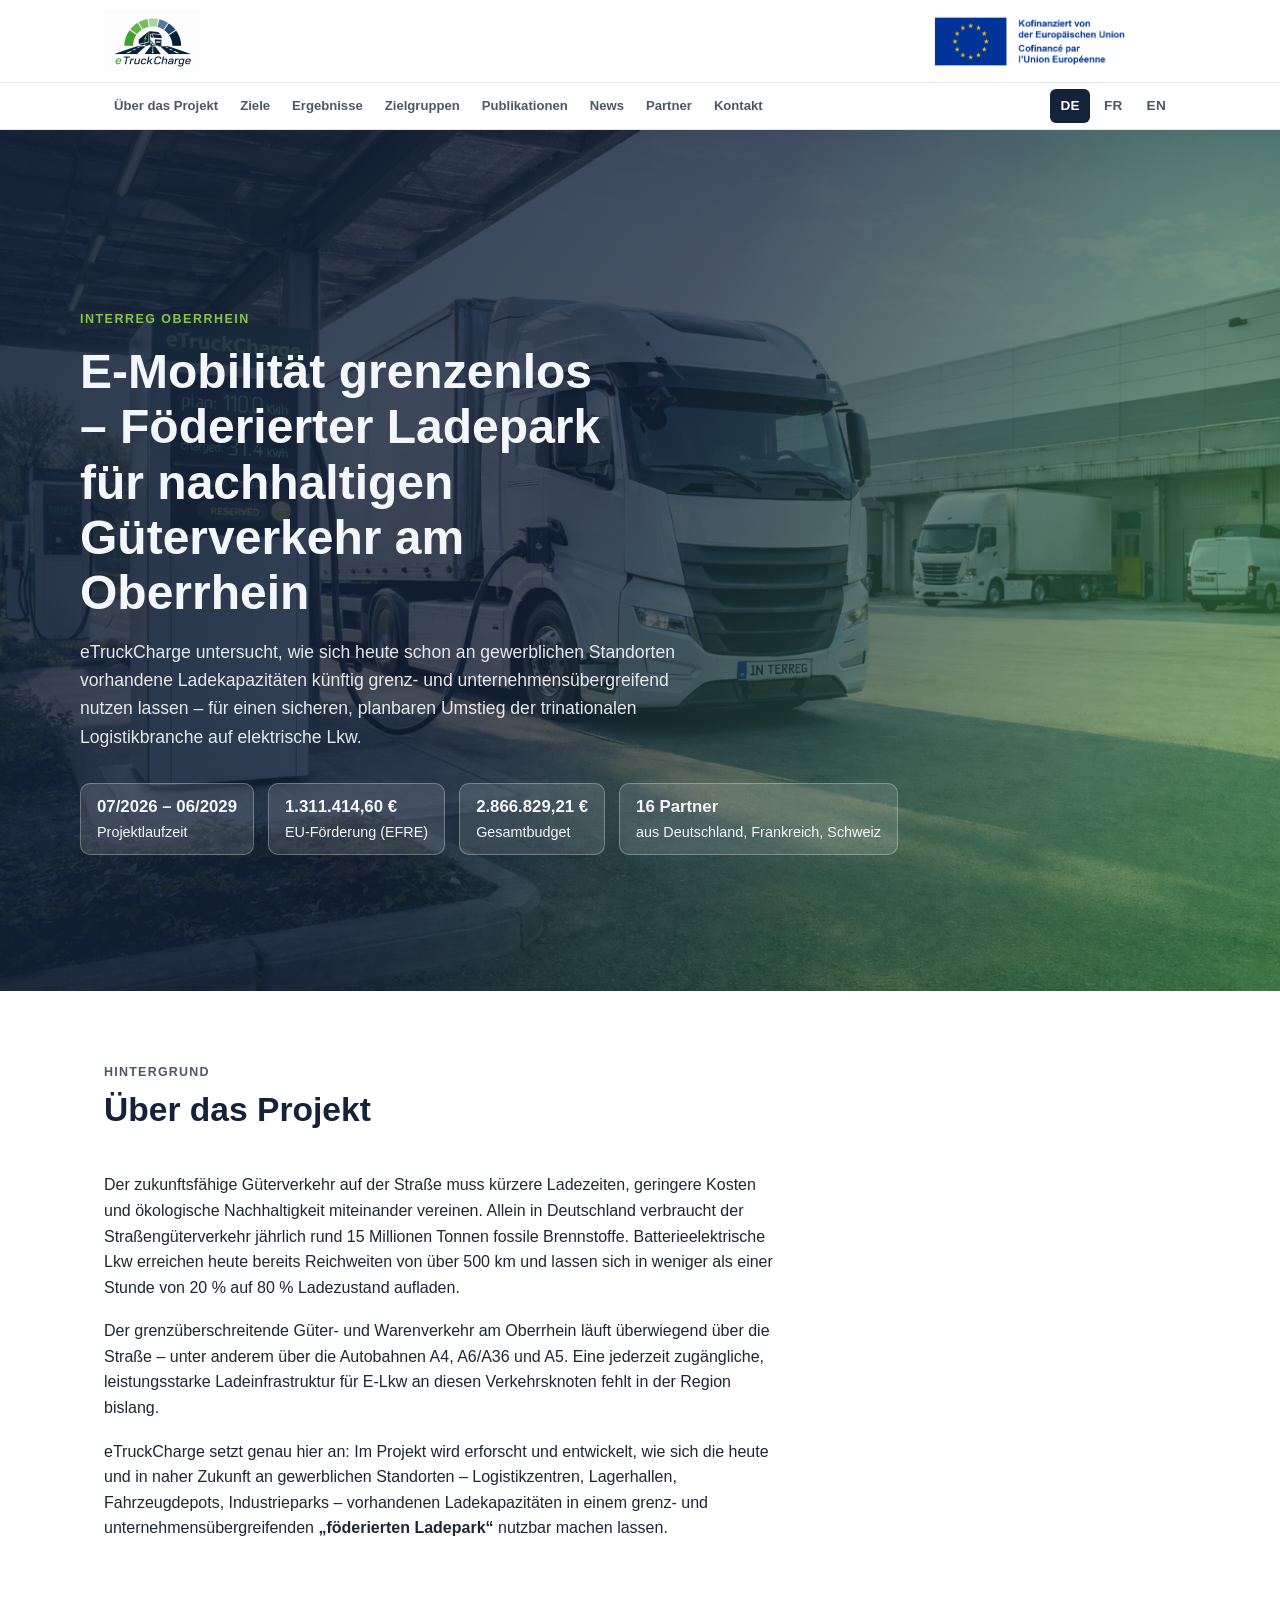
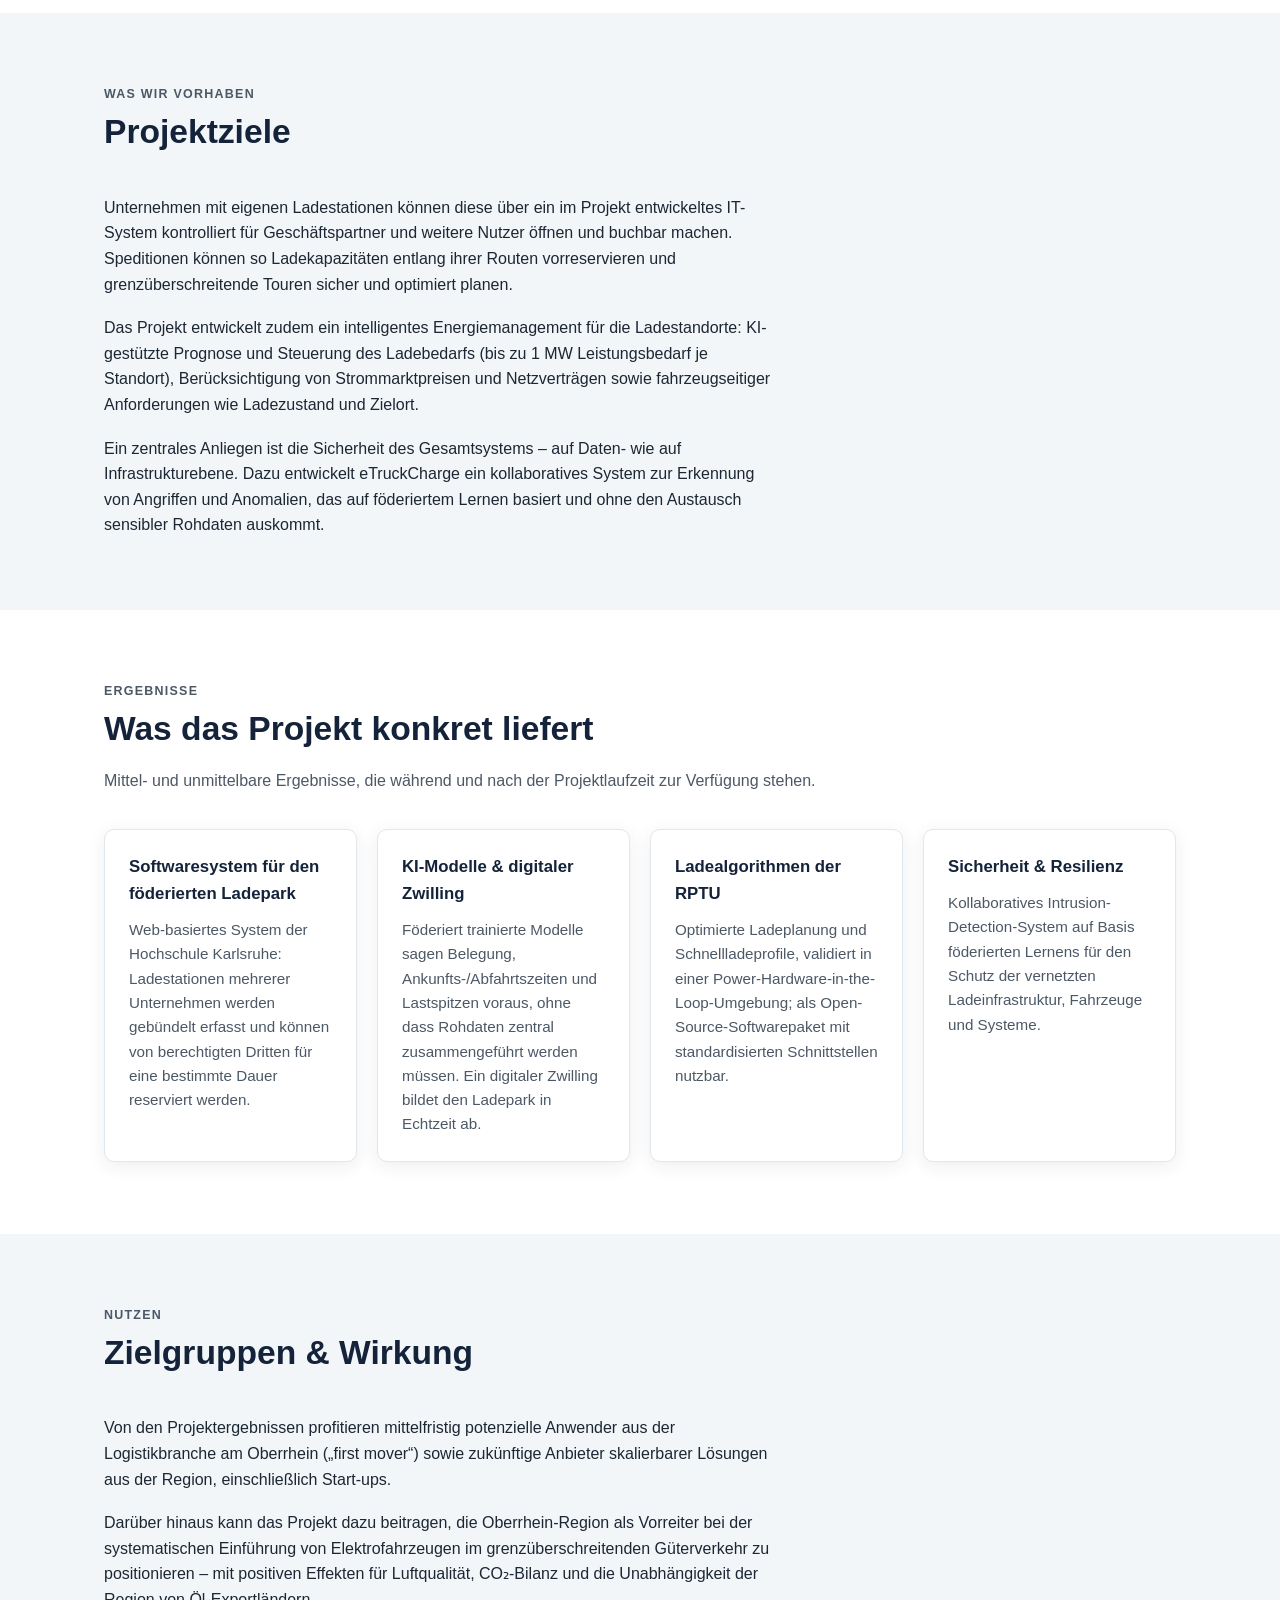
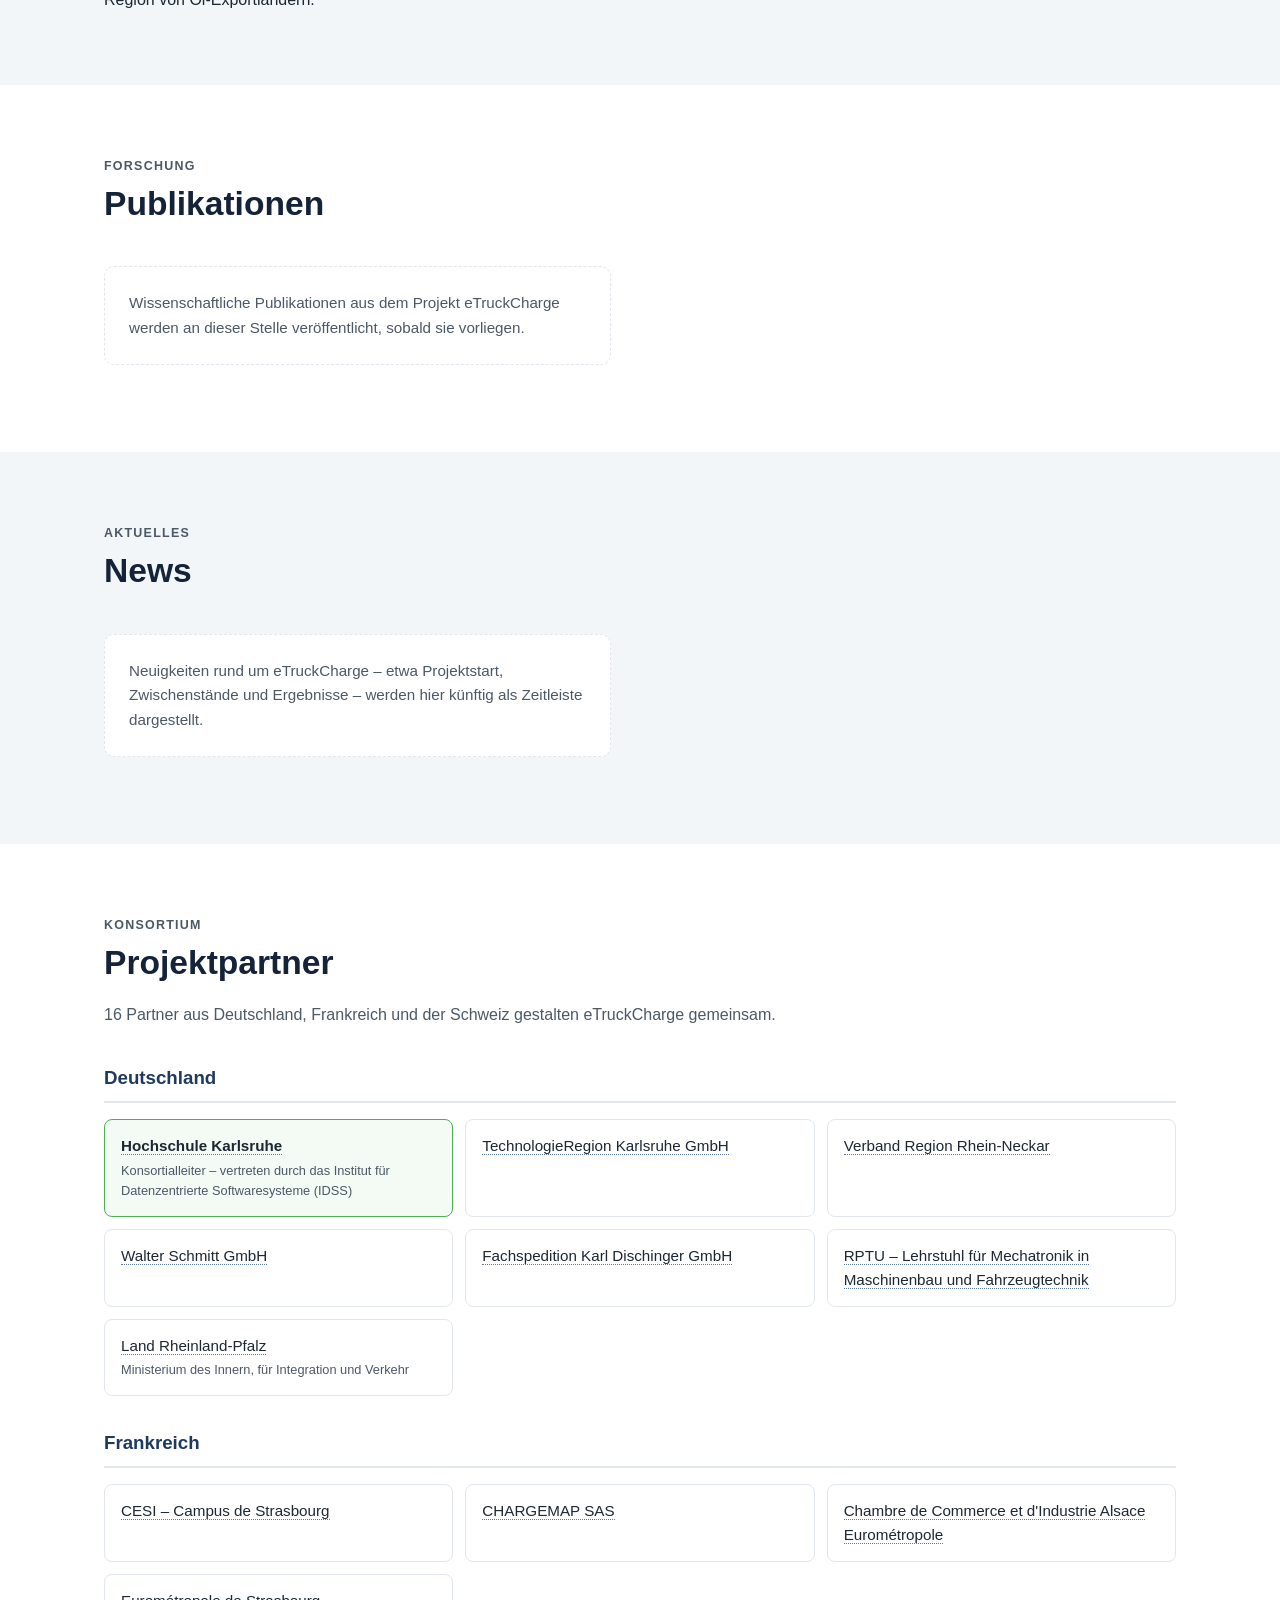
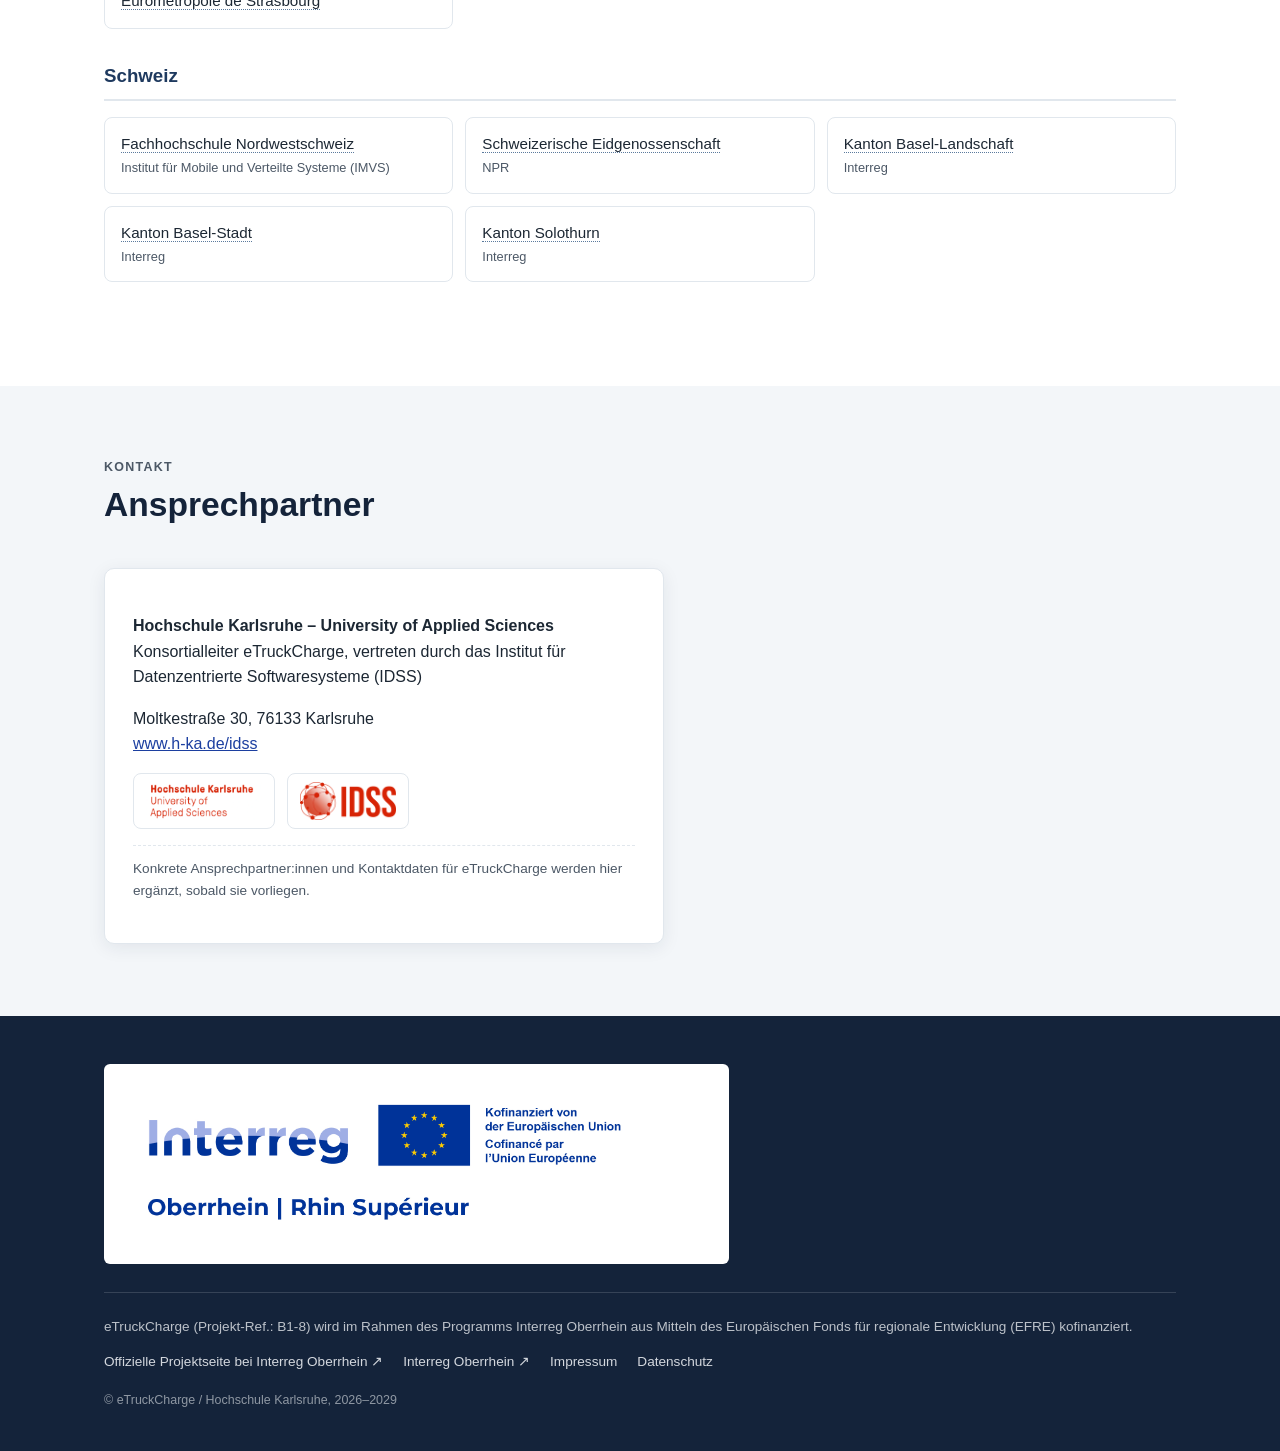
==== commit 524d57b9: "Link partner names to their websites; sync logo/text updates across DE/FR/EN - Each of the 16 partne" ====
--- a/de/index.html
+++ b/de/index.html
@@ -16,7 +16,7 @@
   <div class="header-top">
     <div class="container">
       <a class="brand" href="./">
-        <img src="../assets/img/logo/etruckcharge-logo.svg" alt="eTruckCharge Logo">
+        <img src="../assets/img/logo/etruckcharge-logo.png" alt="eTruckCharge Logo">
       </a>
       <span class="eu-emblem">
         <img src="../assets/img/interreg/eu-emblem-de.png" alt="Kofinanziert von der Europäischen Union – Interreg Oberrhein">
@@ -36,9 +36,9 @@
         <li><a href="#kontakt">Kontakt</a></li>
       </ul>
       <ul class="lang-switch">
-        <li><a href="../de/" aria-current="true">DE</a></li>
-        <li><a href="../fr/">FR</a></li>
-        <li><a href="../en/">EN</a></li>
+        <li><a href="../de/index.html" aria-current="true">DE</a></li>
+        <li><a href="../fr/index.html">FR</a></li>
+        <li><a href="../en/index.html">EN</a></li>
       </ul>
     </div>
   </div>
@@ -50,7 +50,7 @@
       <img src="../assets/img/etruckcharge-hero.png" alt="Ladestation für einen elektrischen Lkw an einem Logistikstandort">
     </div>
     <div class="hero-content container">
-      <p class="hero-eyebrow">Interreg Oberrhein 2021–2027 · Priorität B, OP3</p>
+      <p class="hero-eyebrow">Interreg Oberrhein</p>
       <h1>E-Mobilität grenzenlos – Föderierter Ladepark für nachhaltigen Güterverkehr am Oberrhein</h1>
       <p class="lead">
         eTruckCharge untersucht, wie sich heute schon an gewerblichen Standorten vorhandene
@@ -233,34 +233,34 @@
         <h3>Deutschland</h3>
         <ul class="partner-list">
           <li class="lead-partner">
-            <span class="partner-name" tabindex="0">Hochschule Karlsruhe</span>
+            <a class="partner-name" href="https://www.h-ka.de/idss" target="_blank" rel="noopener">Hochschule Karlsruhe</a>
             <span class="partner-role">Konsortialleiter – vertreten durch das Institut für Datenzentrierte Softwaresysteme (IDSS)</span>
             <span class="partner-logo-preview"><img src="../assets/img/partners/hka.png" alt="Logo Hochschule Karlsruhe"></span>
           </li>
           <li>
-            <span class="partner-name" tabindex="0">TechnologieRegion Karlsruhe GmbH</span>
+            <a class="partner-name" href="https://trk.de/" target="_blank" rel="noopener">TechnologieRegion Karlsruhe GmbH</a>
             <span class="partner-logo-preview"><img src="../assets/img/partners/trk.png" alt="Logo TechnologieRegion Karlsruhe GmbH"></span>
           </li>
           <li>
-            <span class="partner-name" tabindex="0">Verband Region Rhein-Neckar</span>
-            <span class="partner-logo-preview"><img src="../assets/img/partners/vrrn.png" alt="Logo Verband Region Rhein-Neckar"></span>
-          </li>
-          <li>
-            <span class="partner-name" tabindex="0">Walter Schmitt GmbH</span>
+            <a class="partner-name" href="https://www.vrn.de/" target="_blank" rel="noopener">Verband Region Rhein-Neckar</a>
+            <span class="partner-logo-preview"><img src="../assets/img/partners/vrn.png" alt="Logo Verband Region Rhein-Neckar"></span>
+          </li>
+          <li>
+            <a class="partner-name" href="https://www.logistik-schmitt.de/" target="_blank" rel="noopener">Walter Schmitt GmbH</a>
             <span class="partner-logo-preview"><img src="../assets/img/partners/schmitt.png" alt="Logo Walter Schmitt GmbH"></span>
           </li>
           <li>
-            <span class="partner-name" tabindex="0">Fachspedition Karl Dischinger GmbH</span>
-            <span class="partner-logo-preview"><img src="../assets/img/partners/dischinger.png" alt="Logo Fachspedition Karl Dischinger GmbH"></span>
-          </li>
-          <li>
-            <span class="partner-name" tabindex="0">RPTU – Lehrstuhl für Mechatronik in Maschinenbau und Fahrzeugtechnik</span>
-            <span class="partner-logo-preview"><img src="../assets/img/partners/rptu.png" alt="Logo RPTU"></span>
-          </li>
-          <li>
-            <span class="partner-name" tabindex="0">Land Rheinland-Pfalz</span>
+            <a class="partner-name" href="https://www.karldischinger.de/" target="_blank" rel="noopener">Fachspedition Karl Dischinger GmbH</a>
+            <span class="partner-logo-preview"><img src="../assets/img/partners/dischinger.svg" alt="Logo Fachspedition Karl Dischinger GmbH"></span>
+          </li>
+          <li>
+            <a class="partner-name" href="https://rptu.de/" target="_blank" rel="noopener">RPTU – Lehrstuhl für Mechatronik in Maschinenbau und Fahrzeugtechnik</a>
+            <span class="partner-logo-preview"><img src="../assets/img/partners/rptu.svg" alt="Logo RPTU"></span>
+          </li>
+          <li>
+            <a class="partner-name" href="https://mdi.rlp.de/" target="_blank" rel="noopener">Land Rheinland-Pfalz</a>
             <span class="partner-role">Ministerium des Innern, für Integration und Verkehr</span>
-            <span class="partner-logo-preview"><img src="../assets/img/partners/rlp.png" alt="Logo Land Rheinland-Pfalz"></span>
+            <span class="partner-logo-preview"><img src="../assets/img/partners/rlp.svg" alt="Logo Land Rheinland-Pfalz"></span>
           </li>
         </ul>
       </div>
@@ -269,19 +269,19 @@
         <h3>Frankreich</h3>
         <ul class="partner-list">
           <li>
-            <span class="partner-name" tabindex="0">CESI – Campus de Strasbourg</span>
+            <a class="partner-name" href="https://lineact.cesi.fr/" target="_blank" rel="noopener">CESI – Campus de Strasbourg</a>
             <span class="partner-logo-preview"><img src="../assets/img/partners/cesi.png" alt="Logo CESI"></span>
           </li>
           <li>
-            <span class="partner-name" tabindex="0">CHARGEMAP SAS</span>
-            <span class="partner-logo-preview"><img src="../assets/img/partners/chargemap.png" alt="Logo CHARGEMAP SAS"></span>
-          </li>
-          <li>
-            <span class="partner-name" tabindex="0">Chambre de Commerce et d'Industrie Alsace Eurométropole</span>
+            <a class="partner-name" href="https://chargemap.com/en-gb" target="_blank" rel="noopener">CHARGEMAP SAS</a>
+            <span class="partner-logo-preview"><img src="../assets/img/partners/chargemap.svg" alt="Logo CHARGEMAP SAS"></span>
+          </li>
+          <li>
+            <a class="partner-name" href="https://www.alsace-eurometropole.cci.fr/" target="_blank" rel="noopener">Chambre de Commerce et d'Industrie Alsace Eurométropole</a>
             <span class="partner-logo-preview"><img src="../assets/img/partners/cci-alsace.png" alt="Logo CCI Alsace Eurométropole"></span>
           </li>
           <li>
-            <span class="partner-name" tabindex="0">Eurométropole de Strasbourg</span>
+            <a class="partner-name" href="http://www.strasbourg.eu/" target="_blank" rel="noopener">Eurométropole de Strasbourg</a>
             <span class="partner-logo-preview"><img src="../assets/img/partners/strasbourg.png" alt="Logo Eurométropole de Strasbourg"></span>
           </li>
         </ul>
@@ -291,27 +291,27 @@
         <h3>Schweiz</h3>
         <ul class="partner-list">
           <li>
-            <span class="partner-name" tabindex="0">Fachhochschule Nordwestschweiz</span>
+            <a class="partner-name" href="https://www.fhnw.ch" target="_blank" rel="noopener">Fachhochschule Nordwestschweiz</a>
             <span class="partner-role">Institut für Mobile und Verteilte Systeme (IMVS)</span>
-            <span class="partner-logo-preview"><img src="../assets/img/partners/fhnw.png" alt="Logo Fachhochschule Nordwestschweiz"></span>
-          </li>
-          <li>
-            <span class="partner-name" tabindex="0">Schweizerische Eidgenossenschaft</span>
+            <span class="partner-logo-preview"><img src="../assets/img/partners/fhnw.svg" alt="Logo Fachhochschule Nordwestschweiz"></span>
+          </li>
+          <li>
+            <a class="partner-name" href="https://www.admin.ch/gov/de/start.html" target="_blank" rel="noopener">Schweizerische Eidgenossenschaft</a>
             <span class="partner-role">NPR</span>
             <span class="partner-logo-preview"><img src="../assets/img/partners/ch-npr.png" alt="Logo Schweizerische Eidgenossenschaft"></span>
           </li>
           <li>
-            <span class="partner-name" tabindex="0">Kanton Basel-Landschaft</span>
+            <a class="partner-name" href="https://www.baselland.ch/" target="_blank" rel="noopener">Kanton Basel-Landschaft</a>
             <span class="partner-role">Interreg</span>
             <span class="partner-logo-preview"><img src="../assets/img/partners/basel-landschaft.png" alt="Logo Kanton Basel-Landschaft"></span>
           </li>
           <li>
-            <span class="partner-name" tabindex="0">Kanton Basel-Stadt</span>
+            <a class="partner-name" href="https://www.bs.ch/" target="_blank" rel="noopener">Kanton Basel-Stadt</a>
             <span class="partner-role">Interreg</span>
             <span class="partner-logo-preview"><img src="../assets/img/partners/basel-stadt.png" alt="Logo Kanton Basel-Stadt"></span>
           </li>
           <li>
-            <span class="partner-name" tabindex="0">Kanton Solothurn</span>
+            <a class="partner-name" href="https://so.ch/" target="_blank" rel="noopener">Kanton Solothurn</a>
             <span class="partner-role">Interreg</span>
             <span class="partner-logo-preview"><img src="../assets/img/partners/solothurn.png" alt="Logo Kanton Solothurn"></span>
           </li>
@@ -331,7 +331,7 @@
         Konsortialleiter eTruckCharge, vertreten durch das Institut für Datenzentrierte
         Softwaresysteme (IDSS)</p>
         <p>Moltkestraße 30, 76133 Karlsruhe<br>
-        <a href="https://www.h-ka.de">www.h-ka.de</a></p>
+        <a href="https://www.h-ka.de/idss">www.h-ka.de/idss</a></p>
         <div class="hka-logos">
           <img src="../assets/img/partners/hka.png" alt="Logo Hochschule Karlsruhe">
           <img src="../assets/img/partners/idss.png" alt="Logo Institut für Datenzentrierte Softwaresysteme (IDSS)">
@@ -348,18 +348,18 @@
 <footer class="site-footer">
   <div class="container">
     <div class="footer-cobranding">
-      <img class="etc-logo" src="../assets/img/logo/etruckcharge-logo.svg" alt="eTruckCharge">
-      <span class="divider"></span>
+      <!--<img class="etc-logo" src="../assets/img/logo/etruckcharge-logo_slim.png" alt="eTruckCharge">
+      <span class="divider"></span>-->
       <img class="interreg-logo" src="../assets/img/interreg/logo-de-first.jpg" alt="Interreg Oberrhein | Rhin Supérieur – Kofinanziert von der Europäischen Union">
     </div>
     <p class="footer-funding-note">
-      eTruckCharge (Projekt-Nr. 22614) wird im Rahmen des Programms Interreg Oberrhein
-      2021–2027 aus Mitteln des Europäischen Fonds für regionale Entwicklung (EFRE)
+      eTruckCharge (Projekt-Ref.: B1-8) wird im Rahmen des Programms Interreg Oberrhein
+      aus Mitteln des Europäischen Fonds für regionale Entwicklung (EFRE)
       kofinanziert.
     </p>
     <p class="footer-links">
       <a href="https://www.interreg-oberrhein.eu/projet/etruckcharge/" target="_blank" rel="noopener">Offizielle Projektseite bei Interreg Oberrhein ↗</a>
-      <a href="https://www.interreg-oberrhein.eu/" target="_blank" rel="noopener">Interreg Oberrhein 2021–2027 ↗</a>
+      <a href="https://www.interreg-oberrhein.eu/" target="_blank" rel="noopener">Interreg Oberrhein ↗</a>
       <a href="#">Impressum</a>
       <a href="#">Datenschutz</a>
     </p>
--- a/assets/css/style.css
+++ b/assets/css/style.css
@@ -79,10 +79,12 @@
   flex-shrink: 0;
 }
 
-/* eTruckCharge's own logo stays visibly smaller than the EU emblem on the
-   right, per Interreg/EU funding-visibility rules on relative logo size. */
+/* NOTE: doubled to 64px on explicit user request (2026-08-12), which makes
+   it taller than the 52px EU emblem below — a deliberate deviation from the
+   Interreg/EU funding-visibility rule on relative logo size documented in
+   CLAUDE.md. Revisit before publishing if compliance is required. */
 .site-header .brand img {
-  height: 32px;
+  height: 64px;
   width: auto;
 }
 
@@ -91,7 +93,7 @@
 }
 
 .header-top .eu-emblem img {
-  height: 52px;
+  height: 60px;
   width: auto;
   display: block;
 }
@@ -371,11 +373,19 @@
   margin-top: 2px;
 }
 
-/* Partner name reveals its logo on hover/focus (keyboard-accessible via
-   tabindex on .partner-name and :focus-within on the list item). */
+/* Partner name links to the partner's website and reveals its logo on
+   hover/focus (:focus-within on the list item; anchors are natively
+   focusable so no tabindex is needed). */
 .partner-name {
   border-bottom: 1px dotted var(--color-steel);
-  cursor: default;
+  color: inherit;
+  text-decoration: none;
+  cursor: pointer;
+}
+
+.partner-name:hover {
+  color: var(--color-interreg-blue);
+  border-bottom-color: var(--color-interreg-blue);
 }
 
 .partner-name:focus-visible {
@@ -481,7 +491,7 @@
 }
 
 .footer-cobranding img.etc-logo {
-  height: 64px;
+  height: 35px;
   width: auto;
   background: #fff;
   padding: 8px 14px;
@@ -495,7 +505,7 @@
 }
 
 .footer-cobranding img.interreg-logo {
-  height: 110px;
+  height: 200px;
   width: auto;
   background: #fff;
   padding: 10px 14px;
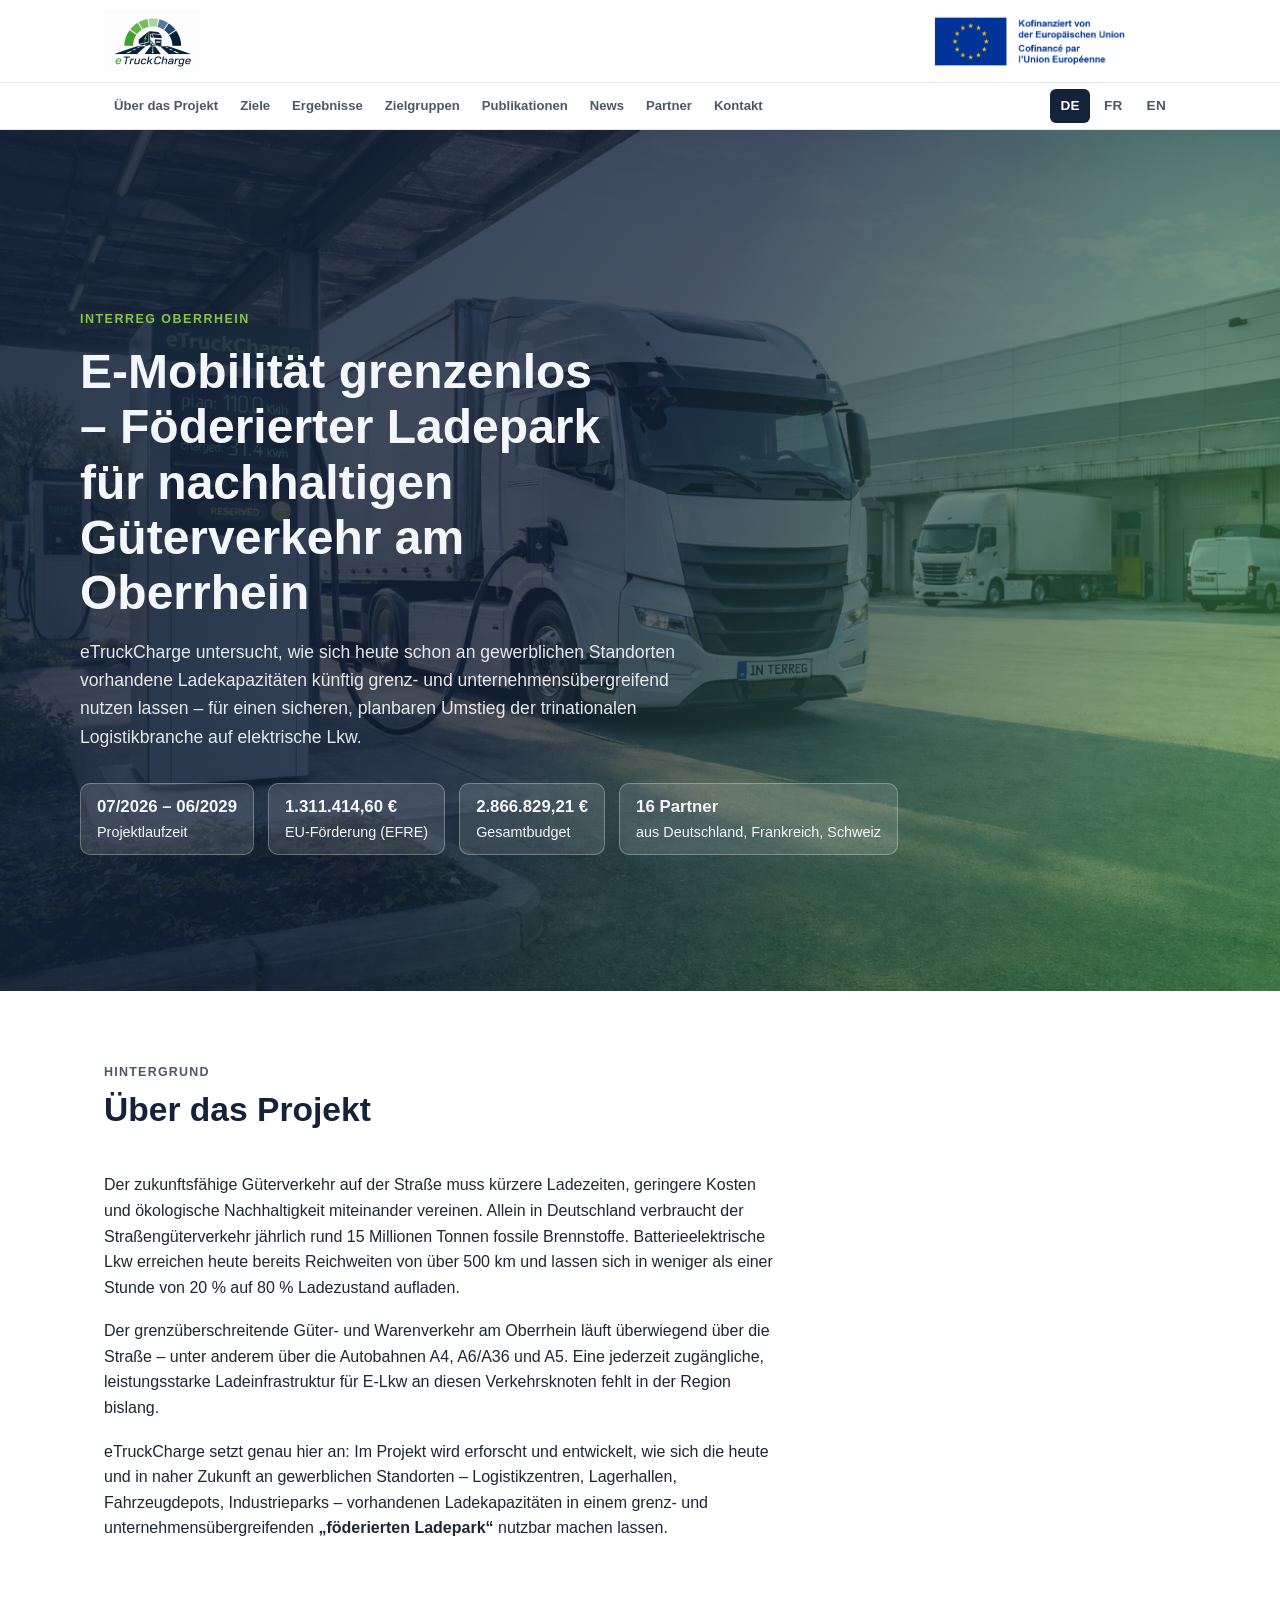
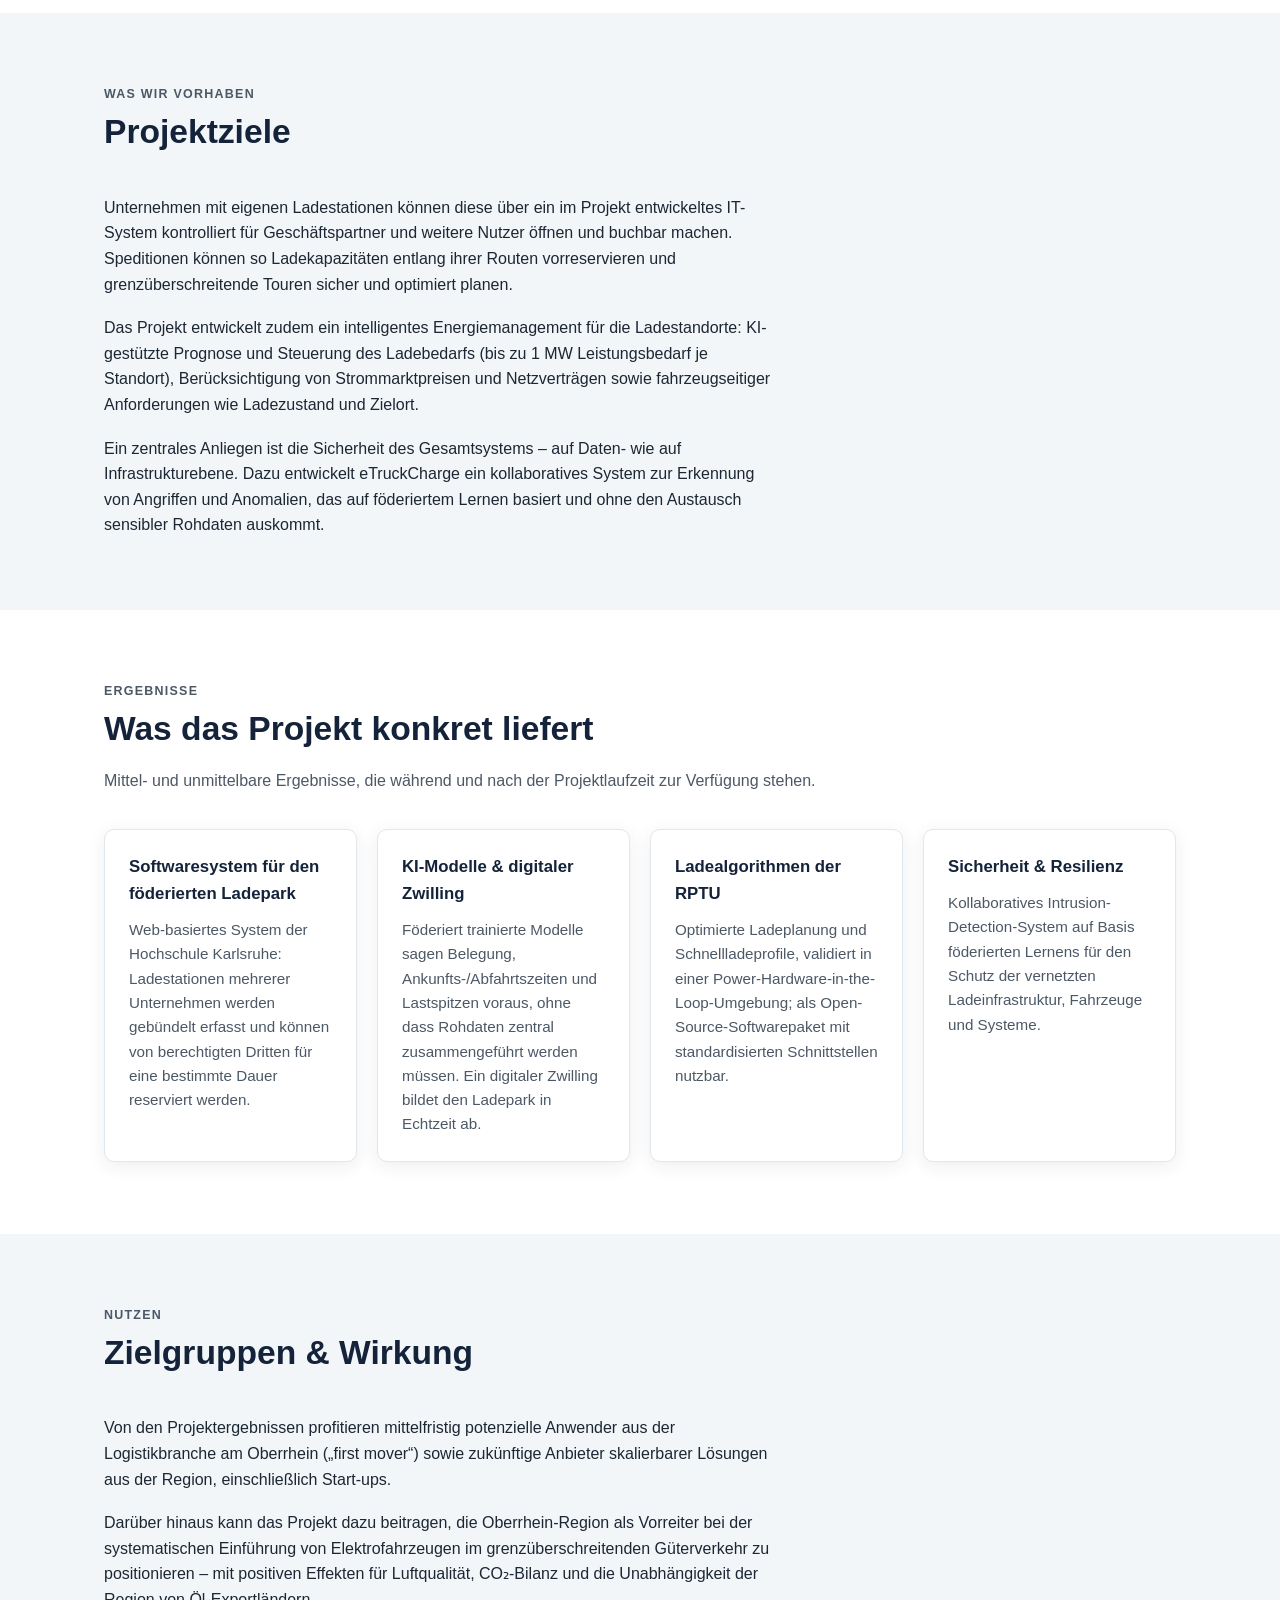
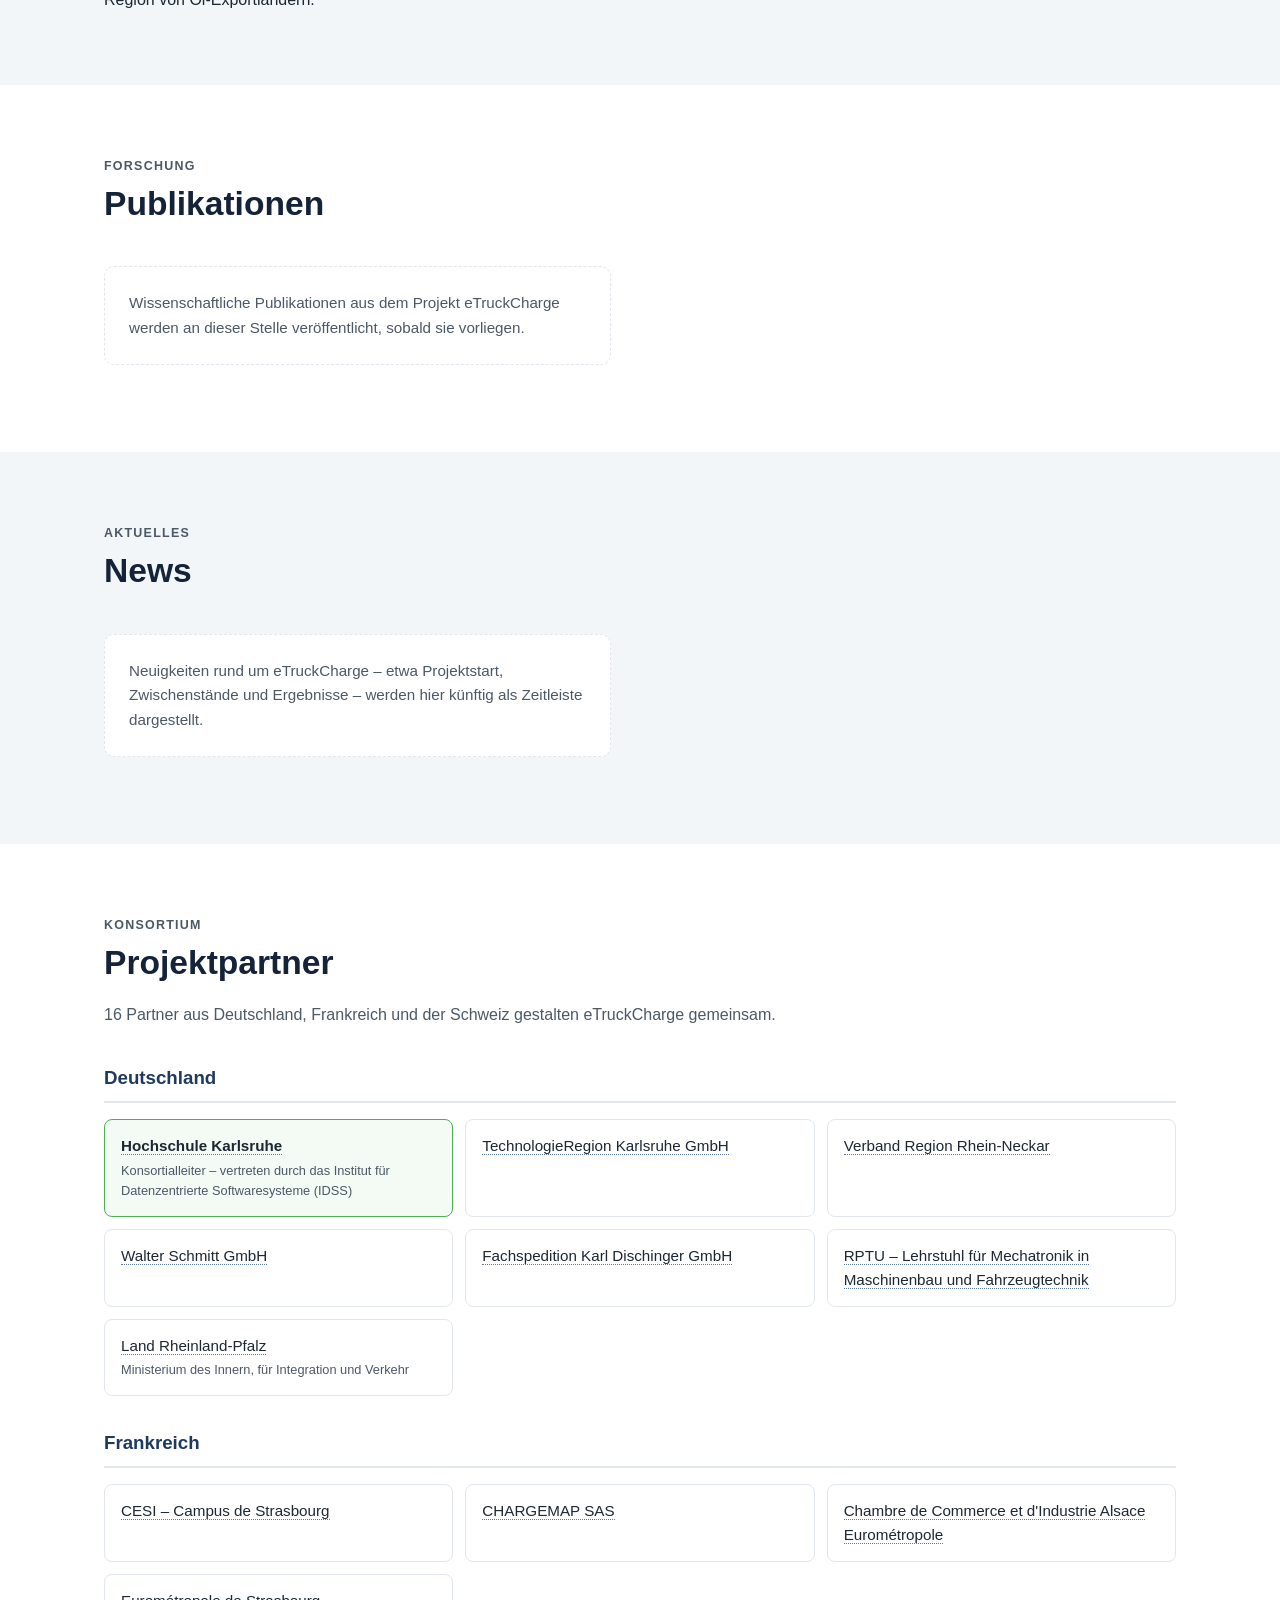
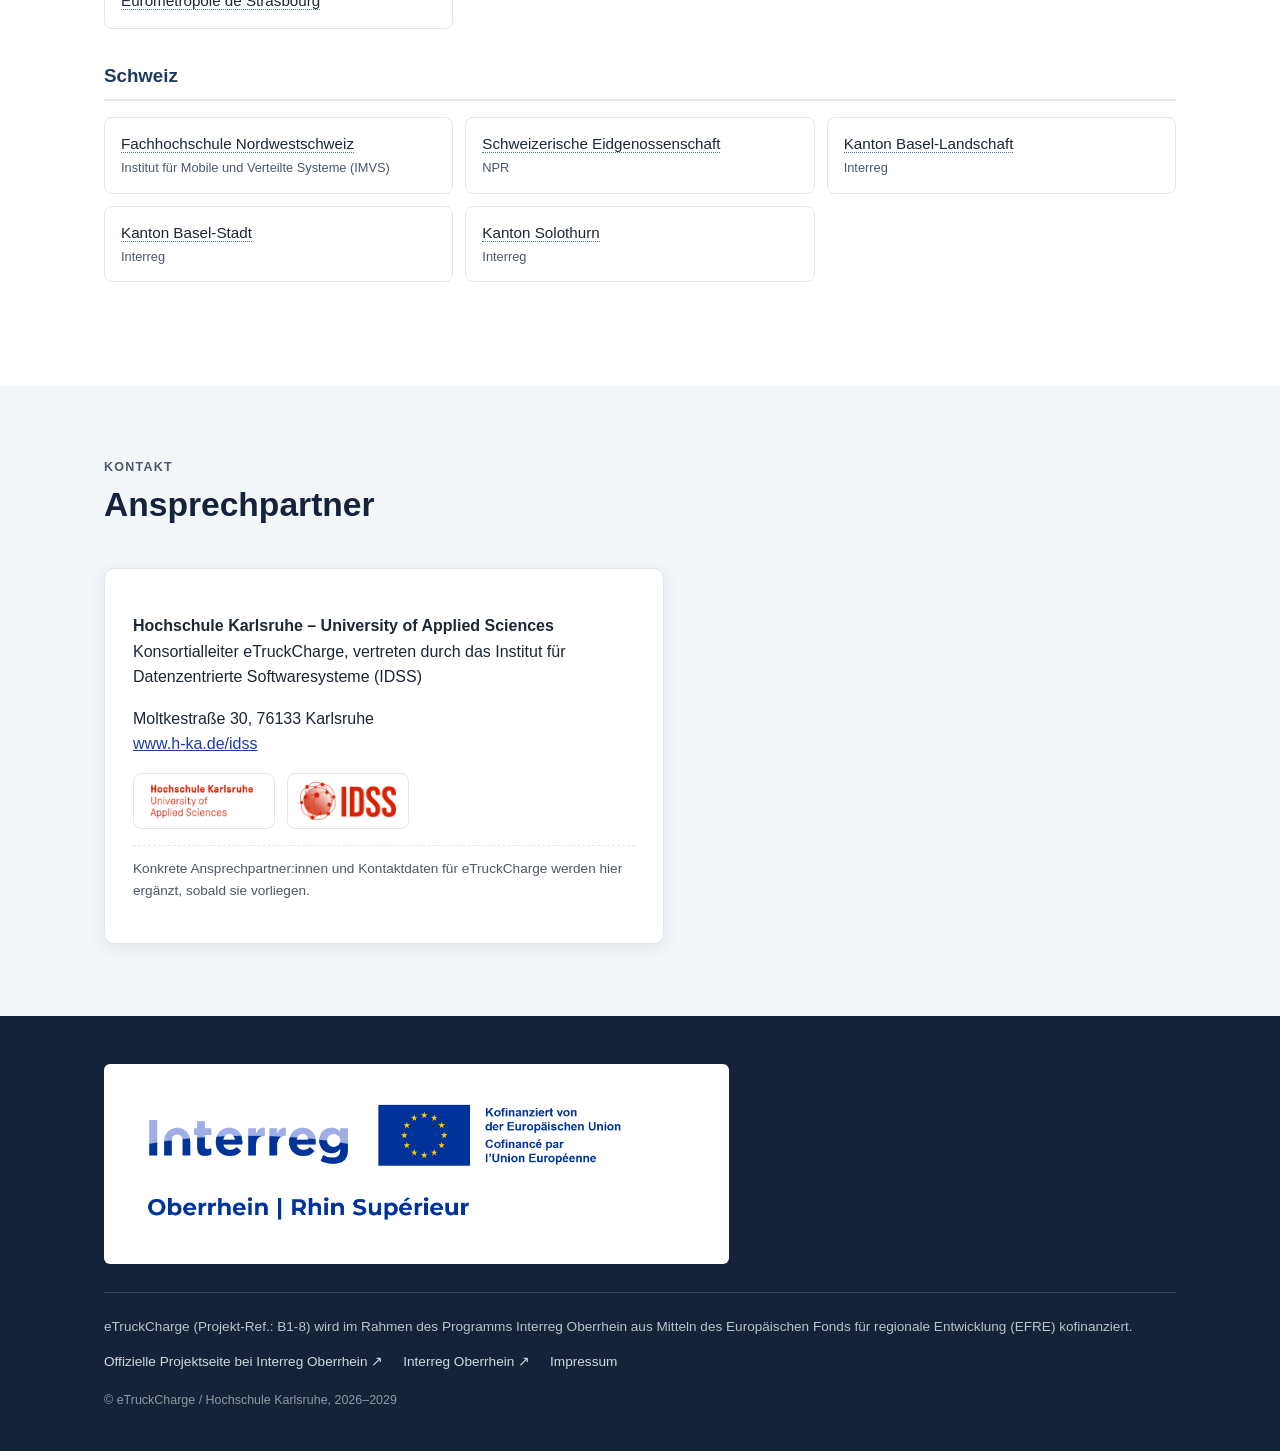
==== commit 7939b2c7: "Remove privacy policy link, point Impressum at contact section The site collects no user data (no tr" ====
--- a/de/index.html
+++ b/de/index.html
@@ -360,8 +360,7 @@
     <p class="footer-links">
       <a href="https://www.interreg-oberrhein.eu/projet/etruckcharge/" target="_blank" rel="noopener">Offizielle Projektseite bei Interreg Oberrhein ↗</a>
       <a href="https://www.interreg-oberrhein.eu/" target="_blank" rel="noopener">Interreg Oberrhein ↗</a>
-      <a href="#">Impressum</a>
-      <a href="#">Datenschutz</a>
+      <a href="#kontakt">Impressum</a>
     </p>
     <p class="footer-meta">© eTruckCharge / Hochschule Karlsruhe, 2026–2029</p>
   </div>
